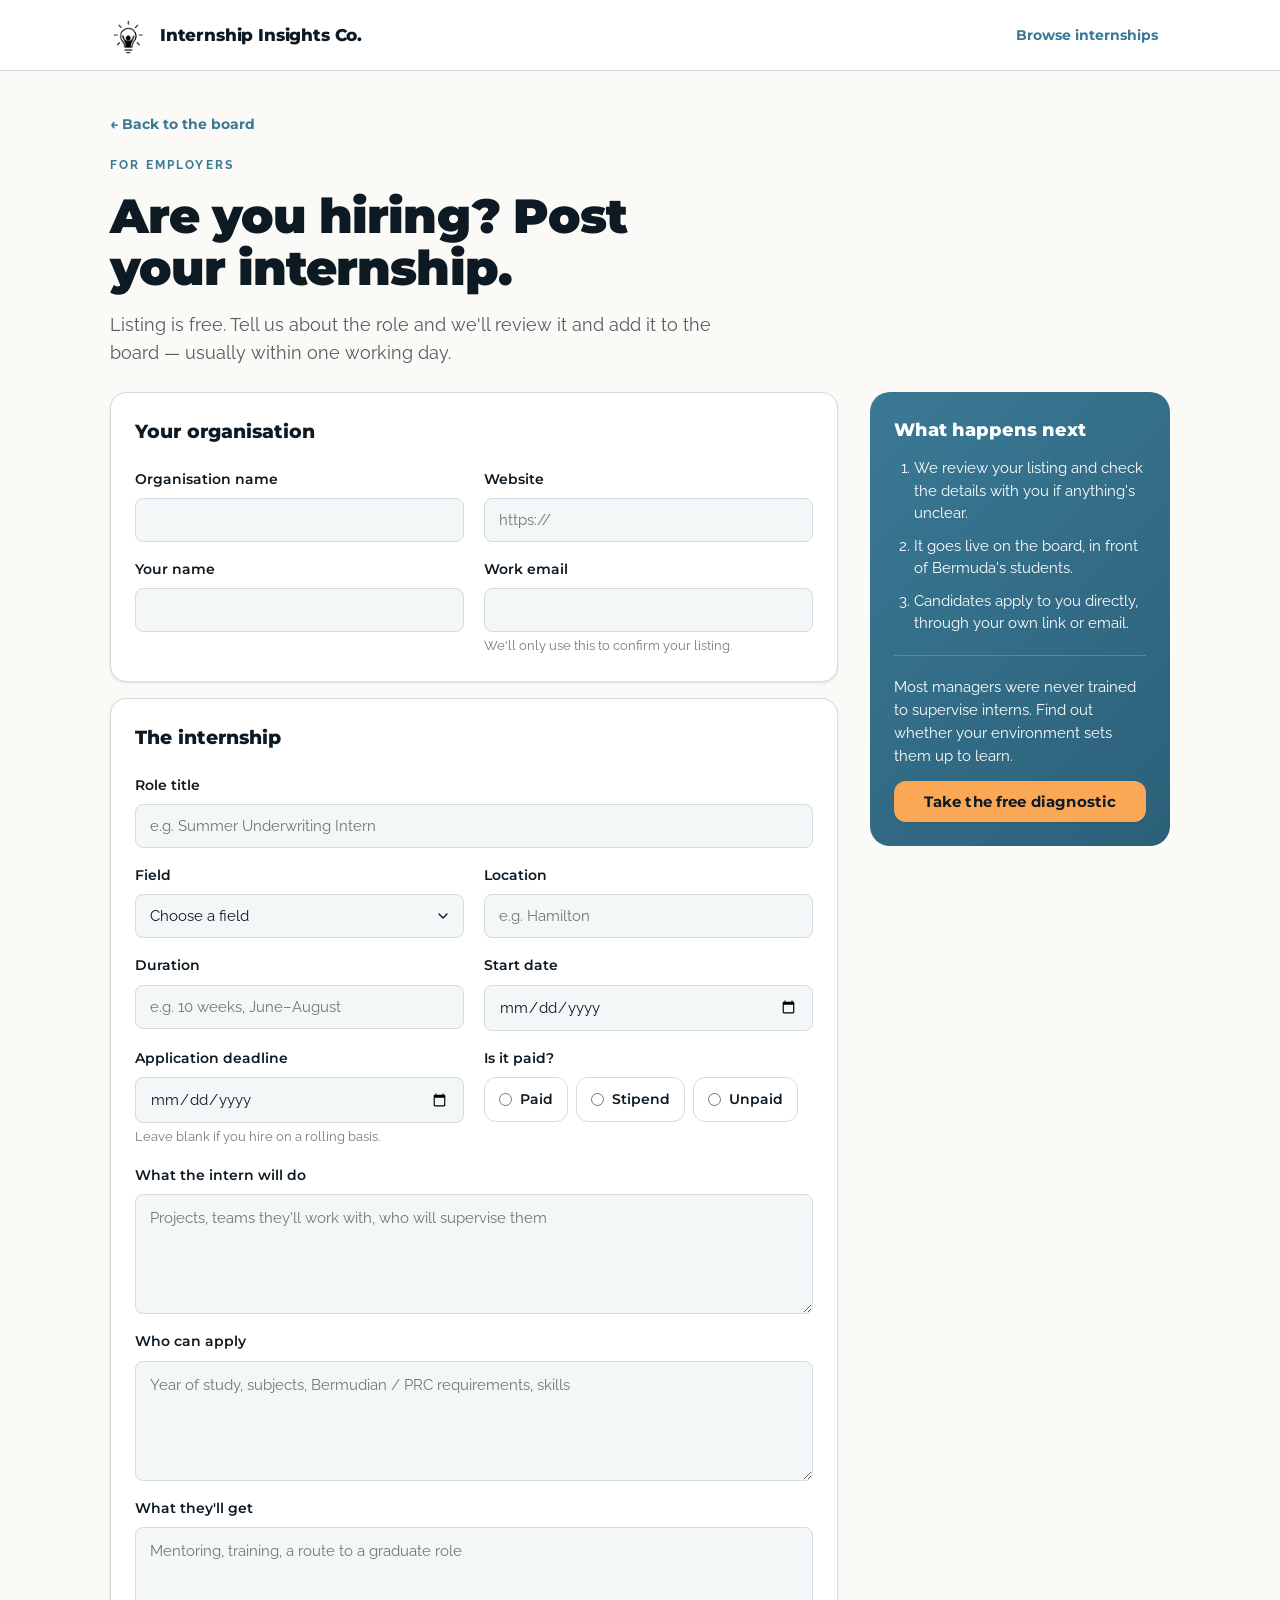
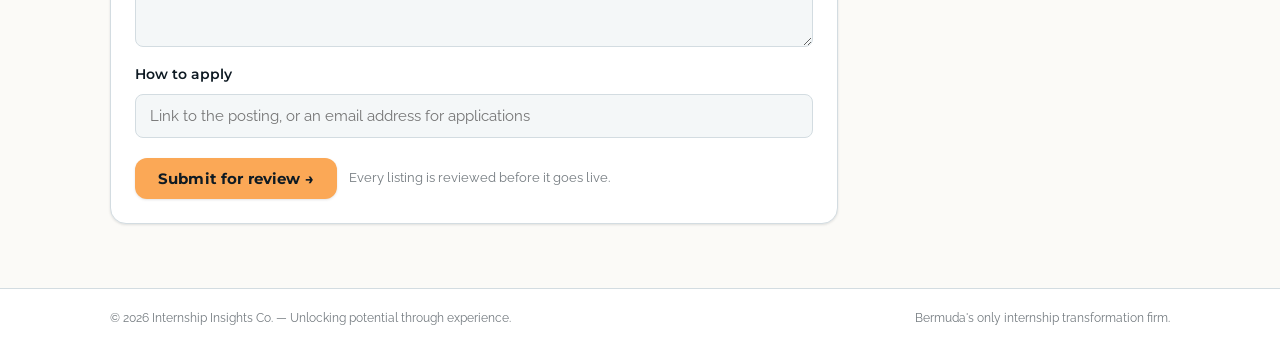
==== post.html @ 4620cf60 "Add logos, detail view, location/paid filters and employer form Brings over the prototype's best ide" ====
<!doctype html>
<html lang="en">
<head>
  <meta charset="utf-8">
  <meta name="viewport" content="width=device-width, initial-scale=1">
  <title>Post an internship | Bermuda Internship Board</title>
  <meta name="description" content="Post your Bermuda internship on the Internship Insights Co. board for free.">
  <link rel="icon" href="assets/favicon.ico">
  <link rel="preconnect" href="https://fonts.googleapis.com">
  <link rel="preconnect" href="https://fonts.gstatic.com" crossorigin>
  <link rel="stylesheet" href="https://fonts.googleapis.com/css2?family=Montserrat:wght@500;600;700;900&family=Raleway:wght@400;500;600;700&display=swap">
  <link rel="stylesheet" href="styles.css">
</head>
<body>
  <header class="site-header">
    <div class="wrap">
      <a class="brand" href="index.html">
        <img src="assets/logo-mark.png" alt="" width="38" height="38">
        <span>Internship Insights Co.</span>
      </a>
      <a class="header-link" href="index.html">Browse internships</a>
    </div>
  </header>

  <main>
    <section class="page-head">
      <div class="wrap">
        <a class="back" href="index.html">← Back to the board</a>
        <p class="eyebrow">For employers</p>
        <h1>Are you hiring? Post your internship.</h1>
        <p class="lede">Listing is free. Tell us about the role and we'll review it and add it to the board — usually within one working day.</p>
      </div>
    </section>

    <div class="wrap form-layout">
      <form name="post-internship" method="POST" action="/thanks.html" data-netlify="true" netlify-honeypot="company-fax">
        <input type="hidden" name="form-name" value="post-internship">
        <p class="hp"><label>Leave this empty <input name="company-fax" tabindex="-1" autocomplete="off"></label></p>

        <section class="form-card">
          <h2>Your organisation</h2>
          <div class="fields">
            <div class="field"><label for="f-company">Organisation name</label><input id="f-company" name="company" required autocomplete="organization"></div>
            <div class="field"><label for="f-website">Website</label><input id="f-website" name="website" type="url" placeholder="https://" required></div>
            <div class="field"><label for="f-contact">Your name</label><input id="f-contact" name="contact-name" required autocomplete="name"></div>
            <div class="field"><label for="f-email">Work email</label><input id="f-email" name="email" type="email" required autocomplete="email"><span class="hint">We'll only use this to confirm your listing.</span></div>
          </div>
        </section>

        <section class="form-card">
          <h2>The internship</h2>
          <div class="fields">
            <div class="field wide"><label for="f-title">Role title</label><input id="f-title" name="title" required placeholder="e.g. Summer Underwriting Intern"></div>
            <div class="field">
              <label for="f-field">Field</label>
              <select id="f-field" name="field" required>
                <option value="">Choose a field</option>
                <option>Accounting &amp; audit</option>
                <option>Banking &amp; finance</option>
                <option>Insurance &amp; reinsurance</option>
                <option>Law</option>
                <option>Technology</option>
                <option>Health</option>
                <option>Science &amp; environment</option>
                <option>Public service &amp; community</option>
                <option>Hospitality &amp; tourism</option>
                <option>Marketing &amp; media</option>
                <option>Other</option>
              </select>
            </div>
            <div class="field"><label for="f-location">Location</label><input id="f-location" name="location" required placeholder="e.g. Hamilton"></div>
            <div class="field"><label for="f-duration">Duration</label><input id="f-duration" name="duration" required placeholder="e.g. 10 weeks, June–August"></div>
            <div class="field"><label for="f-start">Start date</label><input id="f-start" name="start-date" type="date"></div>
            <div class="field"><label for="f-deadline">Application deadline</label><input id="f-deadline" name="deadline" type="date"><span class="hint">Leave blank if you hire on a rolling basis.</span></div>
            <div class="field">
              <span class="label" id="paid-label">Is it paid?</span>
              <div class="radio-row" role="radiogroup" aria-labelledby="paid-label">
                <label><input type="radio" name="paid" value="Paid" required> Paid</label>
                <label><input type="radio" name="paid" value="Stipend"> Stipend</label>
                <label><input type="radio" name="paid" value="Unpaid"> Unpaid</label>
              </div>
            </div>
            <div class="field wide"><label for="f-desc">What the intern will do</label><textarea id="f-desc" name="description" required placeholder="Projects, teams they'll work with, who will supervise them"></textarea></div>
            <div class="field wide"><label for="f-req">Who can apply</label><textarea id="f-req" name="requirements" placeholder="Year of study, subjects, Bermudian / PRC requirements, skills"></textarea></div>
            <div class="field wide"><label for="f-benefits">What they'll get</label><textarea id="f-benefits" name="benefits" placeholder="Mentoring, training, a route to a graduate role"></textarea></div>
            <div class="field wide"><label for="f-apply">How to apply</label><input id="f-apply" name="apply-link" required placeholder="Link to the posting, or an email address for applications"></div>
          </div>
          <div class="form-submit">
            <button class="btn btn-primary" type="submit">Submit for review →</button>
            <p>Every listing is reviewed before it goes live.</p>
          </div>
        </section>
      </form>

      <aside class="aside-card">
        <h2>What happens next</h2>
        <ol>
          <li>We review your listing and check the details with you if anything's unclear.</li>
          <li>It goes live on the board, in front of Bermuda's students.</li>
          <li>Candidates apply to you directly, through your own link or email.</li>
        </ol>
        <hr>
        <p>Most managers were never trained to supervise interns. Find out whether your environment sets them up to learn.</p>
        <a class="btn btn-primary" href="https://employers.internshipinsightsco.com/">Take the free diagnostic</a>
      </aside>
    </div>
  </main>

  <footer class="site-footer">
    <div class="wrap">
      <p>© 2026 Internship Insights Co. — Unlocking potential through experience.</p>
      <p>Bermuda's only internship transformation firm.</p>
    </div>
  </footer>
</body>
</html>
---- styles.css ----
/* Internship Insights Co. — Bermuda Internship Board
   Tokens copied from the Internship Insights Co. Design System. */

@font-face { font-family: "Montserrat"; font-weight: 800; font-display: swap; src: url("fonts/Montserrat-ExtraBold.ttf") format("truetype"); }
@font-face { font-family: "Raleway"; font-weight: 300; font-display: swap; src: url("fonts/Raleway-Light.ttf") format("truetype"); }

:root {
  --orange-50:#FFF5EA; --orange-100:#FFE6CC; --orange-200:#FBD2A4; --orange:#FBA856; --orange-600:#F08A25; --orange-700:#C96F12; --orange-900:#7A4810;
  --blue-50:#EEF5F9; --blue-100:#D6E7EF; --blue:#5499BB; --blue-700:#3A7995; --blue-800:#2C6079;
  --burnt-100:#FBE9DC; --burnt:#B54A14; --burnt-900:#7A2F0A;
  --ink:#0E1A23; --slate:#D3DCE1; --slate-50:#F4F7F8; --paper:#FBFAF7; --white:#FFFFFF;

  --text-primary:var(--ink); --text-secondary:rgba(14,26,35,.70); --text-muted:rgba(14,26,35,.58);
  --border:var(--slate); --border-strong:rgba(14,26,35,.18);
  --focus-ring:rgba(84,153,187,.40); --focus-ring-action:rgba(251,168,86,.55);

  --font-display:"Montserrat", ui-sans-serif, system-ui, -apple-system, sans-serif;
  --font-body:"Raleway", ui-sans-serif, system-ui, -apple-system, sans-serif;

  --space-1:4px; --space-2:8px; --space-3:12px; --space-4:16px; --space-5:20px; --space-6:24px; --space-8:32px; --space-10:40px; --space-12:48px; --space-16:64px;
  --radius-md:8px; --radius-lg:12px; --radius-xl:16px; --radius-2xl:20px; --radius-pill:9999px;

  --shadow-xs:0 1px 2px rgba(14,26,35,.05);
  --shadow-sm:0 1px 3px rgba(14,26,35,.08), 0 1px 2px rgba(14,26,35,.04);
  --shadow-md:0 4px 12px rgba(14,26,35,.08);
  --gradient-blue:linear-gradient(135deg, var(--blue) 0%, var(--blue-700) 100%);
  --ease:cubic-bezier(.4,0,.2,1); --dur-fast:150ms; --dur-base:250ms;
}

*, *::before, *::after { box-sizing: border-box; }
html { -webkit-text-size-adjust: 100%; }
body {
  margin: 0; background: var(--paper); color: var(--text-primary);
  font-family: var(--font-body); font-size: 16px; line-height: 1.6; font-weight: 400;
  display: flex; flex-direction: column; min-height: 100vh;
}
a { color: var(--blue-700); }
img { max-width: 100%; display: block; }
.wrap { max-width: 1100px; margin: 0 auto; padding: 0 var(--space-5); }
.visually-hidden { position:absolute; width:1px; height:1px; overflow:hidden; clip:rect(0 0 0 0); white-space:nowrap; }
:focus-visible { outline: none; box-shadow: 0 0 0 3px var(--focus-ring); border-radius: var(--radius-md); }

/* ---------- Header ---------- */
.site-header { background: var(--white); border-bottom: 1px solid var(--border); }
.site-header .wrap { display:flex; align-items:center; justify-content:space-between; gap: var(--space-4); padding-top: 16px; padding-bottom: 16px; }
.brand { display:flex; align-items:center; gap: 12px; text-decoration:none; color: var(--ink); }
.brand img { width: 38px; height: 38px; }
.brand span { font-family: var(--font-display); font-weight: 800; font-size: 17px; letter-spacing: -0.01em; }
.header-link { font-family: var(--font-display); font-weight: 700; font-size: 14px; color: var(--blue-700); text-decoration: none; padding: 8px 12px; border-radius: var(--radius-md); transition: background-color var(--dur-fast) var(--ease); }
.header-link:hover { background: var(--blue-50); }

/* ---------- Hero ---------- */
.hero { padding: var(--space-12) 0 var(--space-10); }
.hero .wrap { display:grid; grid-template-columns: minmax(0, 1.35fr) minmax(0, 1fr); gap: var(--space-10); align-items: start; }
.eyebrow { margin: 0 0 var(--space-4); font-family: var(--font-body); font-size: 12px; font-weight: 700; text-transform: uppercase; letter-spacing: .18em; color: var(--blue-700); }
.hero h1 { margin: 0; font-family: var(--font-display); font-weight: 900; font-size: clamp(36px, 5.4vw, 60px); line-height: 1.05; letter-spacing: -0.02em; max-width: 13ch; text-wrap: balance; }
.hero .lede { margin: var(--space-5) 0 0; font-size: 18px; line-height: 1.65; color: var(--text-secondary); max-width: 52ch; }
.hero-actions { display:flex; flex-wrap: wrap; gap: var(--space-3); margin-top: var(--space-6); }

.btn {
  display:inline-flex; align-items:center; justify-content:center; gap: 8px;
  font-family: var(--font-display); font-weight: 700; letter-spacing: .01em; line-height: 1;
  padding: 12px 22px; font-size: 15px; border-radius: var(--radius-lg); border: 1px solid transparent;
  text-decoration: none; cursor: pointer; box-shadow: var(--shadow-sm);
  transition: background-color var(--dur-fast) var(--ease), transform var(--dur-fast) var(--ease);
}
.btn:hover { transform: translateY(-1px); }
.btn-primary { background: var(--orange); color: var(--ink); }
.btn-primary:hover { background: var(--orange-600); }
.btn-primary:focus-visible { box-shadow: 0 0 0 3px var(--focus-ring-action); }
.btn-outline { background: var(--white); color: var(--ink); border-color: var(--border); box-shadow: none; }
.btn-outline:hover { background: var(--slate-50); }
.btn-sm { padding: 9px 16px; font-size: 14px; border-radius: var(--radius-md); }
.btn svg { width: 16px; height: 16px; }

/* Blue result panel — the signature surface */
.closing-panel { background: linear-gradient(135deg, var(--blue-700) 0%, var(--blue-800) 100%); color: var(--white); border-radius: var(--radius-2xl); padding: var(--space-6); box-shadow: var(--shadow-md); }
.closing-panel h2 { margin: 0; font-family: var(--font-display); font-weight: 800; font-size: 20px; letter-spacing: -0.01em; }
.closing-panel .panel-sub { margin: 4px 0 var(--space-4); font-size: 14px; color: rgba(255,255,255,.85); }
.closing-list { list-style: none; margin: 0; padding: 0; background: rgba(255,255,255,.1); border-radius: var(--radius-lg); }
.closing-list li + li { border-top: 1px solid rgba(255,255,255,.18); }
.closing-list a { display: grid; grid-template-columns: 64px 1fr; gap: var(--space-3); align-items: center; padding: 12px 14px; color: var(--white); text-decoration: none; border-radius: var(--radius-lg); }
.closing-list a:hover { background: rgba(255,255,255,.08); }
.closing-date { font-family: var(--font-display); font-weight: 800; font-size: 15px; line-height: 1.15; }
.closing-date small { display:block; font-family: var(--font-body); font-weight: 600; font-size: 11px; letter-spacing: .14em; text-transform: uppercase; opacity: .85; }
.closing-what { font-size: 14px; line-height: 1.4; }
.closing-what strong { display:block; font-family: var(--font-display); font-weight: 700; font-size: 14px; }
.panel-foot { display:flex; justify-content: space-between; gap: var(--space-3); flex-wrap: wrap; margin-top: var(--space-4); font-size: 13px; color: rgba(255,255,255,.85); }
.panel-foot b { color: var(--white); font-family: var(--font-display); font-weight: 800; }

/* ---------- Filters ---------- */
.filters { position: sticky; top: 0; z-index: 5; background: rgba(251,250,247,.95); backdrop-filter: blur(8px); -webkit-backdrop-filter: blur(8px); border-top: 1px solid var(--border); border-bottom: 1px solid var(--border); }
.filters .wrap { display:flex; flex-wrap: wrap; align-items: center; gap: var(--space-3) var(--space-4); padding-top: 14px; padding-bottom: 14px; }
.search { position: relative; flex: 1 1 260px; min-width: 0; }
.search svg { position:absolute; left: 14px; top: 50%; transform: translateY(-50%); width: 18px; height: 18px; color: var(--text-muted); pointer-events: none; }
.search input {
  width: 100%; padding: 12px 16px 12px 42px; font-family: var(--font-body); font-size: 15px; color: var(--ink);
  background: var(--white); border: 1px solid var(--border); border-radius: var(--radius-md); outline: none;
  transition: border-color var(--dur-fast) var(--ease), box-shadow var(--dur-fast) var(--ease);
}
.search input:focus { border-color: var(--orange); box-shadow: 0 0 0 3px var(--focus-ring-action); }
.search input::placeholder { color: var(--text-muted); }

.segmented { display: inline-flex; background: var(--white); border: 1px solid var(--border); border-radius: var(--radius-lg); padding: 3px; }
.segmented button {
  font-family: var(--font-display); font-weight: 700; font-size: 13px; color: var(--text-secondary);
  background: transparent; border: 0; border-radius: 9px; padding: 9px 14px; cursor: pointer; white-space: nowrap;
  transition: background-color var(--dur-fast) var(--ease), color var(--dur-fast) var(--ease);
}
.segmented button:hover { background: var(--blue-50); color: var(--ink); }
.segmented button[aria-pressed="true"] { background: var(--ink); color: var(--white); }
.segmented .count { font-weight: 600; opacity: .7; margin-left: 4px; }

.chips { display:flex; gap: var(--space-2); overflow-x: auto; scrollbar-width: none; width: 100%; padding-bottom: 2px; }
.chips::-webkit-scrollbar { display: none; }
.chip {
  flex: none; font-family: var(--font-display); font-weight: 700; font-size: 13px; color: var(--ink);
  background: var(--white); border: 1px solid var(--border); border-radius: var(--radius-pill); padding: 7px 14px; cursor: pointer;
  transition: background-color var(--dur-fast) var(--ease), border-color var(--dur-fast) var(--ease);
}
.chip:hover { background: var(--blue-50); }
.chip[aria-pressed="true"] { background: var(--orange); border-color: var(--orange); }

@media (min-width: 861px) { .chips { flex-wrap: wrap; overflow: visible; } }

/* ---------- Results ---------- */
main { flex: 1; }
.results { padding: var(--space-8) 0 var(--space-12); }
.results-head { display:flex; justify-content: space-between; align-items: baseline; gap: var(--space-4); flex-wrap: wrap; margin-bottom: var(--space-5); }
.results-head h2 { margin: 0; font-family: var(--font-display); font-weight: 800; font-size: 22px; letter-spacing: -0.01em; }
.results-head p { margin: 0; font-size: 14px; color: var(--text-muted); }

.group-title { margin: var(--space-8) 0 var(--space-4); font-family: var(--font-body); font-size: 12px; font-weight: 700; text-transform: uppercase; letter-spacing: .18em; color: var(--blue-700); }
.group-title:first-of-type { margin-top: 0; }
.grid { display:grid; grid-template-columns: repeat(2, minmax(0,1fr)); gap: var(--space-4); }

.job {
  display:flex; flex-direction: column; gap: var(--space-3);
  background: var(--white); border: 1px solid var(--border); border-radius: var(--radius-xl);
  box-shadow: var(--shadow-sm); padding: var(--space-6);
}
.job.is-upcoming { background: var(--white); }
.badges { display:flex; flex-wrap: wrap; gap: 6px; }
.badge { display:inline-flex; align-items:center; border-radius: var(--radius-pill); padding: 5px 12px; font-family: var(--font-display); font-size: 11px; font-weight: 700; text-transform: uppercase; letter-spacing: .14em; line-height: 1.2; }
.badge-open { background: var(--orange); color: var(--ink); }
.badge-upcoming { background: rgba(84,153,187,.15); color: var(--blue-800); }
.badge-new { background: var(--ink); color: var(--white); }
.badge-field { background: var(--slate-50); color: var(--text-secondary); }
.badge-urgent { background: var(--burnt-100); color: var(--burnt-900); }

.job-company { margin: 0; font-weight: 600; font-size: 14px; color: var(--text-secondary); }
.job h3 { margin: -6px 0 0; font-family: var(--font-display); font-weight: 800; font-size: 19px; line-height: 1.25; letter-spacing: -0.01em; }
.job-summary { margin: 0; font-size: 15px; line-height: 1.6; color: var(--text-secondary); }
.meta { list-style:none; margin: 0; padding: var(--space-3) 0 0; border-top: 1px solid var(--border); display:grid; gap: 6px; font-size: 14px; line-height: 1.45; }
.meta li { display:grid; grid-template-columns: 18px 1fr; gap: 10px; align-items: start; }
.meta svg { width: 16px; height: 16px; margin-top: 2px; color: var(--blue-700); }
.job-foot { margin-top: auto; padding-top: var(--space-3); display:flex; align-items:center; justify-content: space-between; gap: var(--space-3); flex-wrap: wrap; }
.job-date { font-family: var(--font-display); font-weight: 700; font-size: 14px; }
.job-date.is-soon { color: var(--burnt); }
.job-source { font-size: 12px; color: var(--text-muted); }

.empty { text-align:center; background: var(--white); border: 1px dashed var(--border-strong); border-radius: var(--radius-xl); padding: var(--space-10) var(--space-6); }
.empty h3 { margin: 0 0 6px; font-family: var(--font-display); font-weight: 800; font-size: 19px; }
.empty p { margin: 0 0 var(--space-4); color: var(--text-secondary); }

/* ---------- Audience band ---------- */
.band { border-top: 1px solid var(--border); background: var(--white); padding: var(--space-12) 0; }
.band .wrap > h2 { margin: 0 0 var(--space-6); font-family: var(--font-display); font-weight: 900; font-size: clamp(26px, 3.4vw, 36px); line-height: 1.1; letter-spacing: -0.02em; max-width: 22ch; }
.band-grid { display:grid; grid-template-columns: repeat(2, minmax(0,1fr)); gap: var(--space-4); }
.band-card { border: 1px solid var(--border); border-radius: var(--radius-xl); padding: var(--space-6); background: var(--paper); display:flex; flex-direction: column; gap: var(--space-3); align-items: flex-start; }
.band-card h3 { margin: 0; font-family: var(--font-display); font-weight: 800; font-size: 20px; letter-spacing: -0.01em; }
.band-card p { margin: 0; color: var(--text-secondary); }
.band-card .btn { margin-top: auto; }

/* ---------- Footer ---------- */
.site-footer { border-top: 1px solid var(--border); background: var(--white); }
.site-footer .wrap { display:flex; flex-wrap: wrap; gap: 8px var(--space-6); justify-content: space-between; padding-top: 20px; padding-bottom: 20px; font-size: 12px; color: var(--text-muted); }
.site-footer p { margin: 0; }

/* ---------- Responsive ---------- */
@media (max-width: 860px) {
  .hero { padding: var(--space-8) 0; }
  .hero .wrap { grid-template-columns: 1fr; gap: var(--space-8); }
  .grid, .band-grid { grid-template-columns: 1fr; }
}
@media (max-width: 560px) {
  .wrap { padding: 0 var(--space-4); }
  .brand span { font-size: 15px; }
  .header-link { display: none; }
  .segmented { width: 100%; }
  .segmented button { flex: 1; padding: 9px 8px; }
  .job { padding: var(--space-5); }
}
@media (prefers-reduced-motion: reduce) {
  * { transition: none !important; }
  .btn:hover { transform: none; }
}

/* ---------- Additions: avatars, extra filters, detail dialog, employer form ---------- */
.filter-row { display:flex; flex-wrap: wrap; gap: var(--space-3); align-items: center; }
.select {
  appearance: none; -webkit-appearance: none; font-family: var(--font-display); font-weight: 700; font-size: 13px; color: var(--ink);
  background: var(--white) url("data:image/svg+xml,%3Csvg xmlns='http://www.w3.org/2000/svg' width='16' height='16' viewBox='0 0 24 24' fill='none' stroke='%230E1A23' stroke-width='2' stroke-linecap='round' stroke-linejoin='round'%3E%3Cpath d='m6 9 6 6 6-6'/%3E%3C/svg%3E") no-repeat right 10px center;
  border: 1px solid var(--border); border-radius: var(--radius-lg); padding: 10px 34px 10px 14px; cursor: pointer;
}
.select:focus { outline: none; border-color: var(--blue); box-shadow: 0 0 0 3px var(--focus-ring); }
.toggle { display:inline-flex; align-items:center; gap: 8px; font-family: var(--font-display); font-weight: 700; font-size: 13px; cursor: pointer; user-select: none; padding: 6px 4px; }
.toggle input { appearance: none; -webkit-appearance: none; width: 36px; height: 20px; border-radius: 999px; background: var(--slate); position: relative; cursor: pointer; transition: background-color var(--dur-fast) var(--ease); margin: 0; }
.toggle input::after { content:""; position:absolute; top: 2px; left: 2px; width: 16px; height: 16px; border-radius: 50%; background: var(--white); box-shadow: var(--shadow-xs); transition: transform var(--dur-fast) var(--ease); }
.toggle input:checked { background: var(--orange); }
.toggle input:checked::after { transform: translateX(16px); }
.toggle input:focus-visible { box-shadow: 0 0 0 3px var(--focus-ring-action); }

.job-top { display:flex; gap: var(--space-3); align-items: center; }
.avatar { flex: none; width: 44px; height: 44px; border-radius: var(--radius-lg); display:grid; place-items:center; font-family: var(--font-display); font-weight: 800; font-size: 15px; letter-spacing: -0.01em; }
.av-0 { background: var(--blue-50); color: var(--blue-800); }
.av-1 { background: var(--orange-50); color: var(--orange-900); }
.av-2 { background: var(--slate-50); color: var(--ink); }
.av-3 { background: var(--ink); color: var(--white); }
.job-top .job-company { line-height: 1.35; }
.job h3 a { color: inherit; text-decoration: none; }
.job h3 a::after { content: ""; position: absolute; inset: 0; border-radius: var(--radius-xl); }
.job { position: relative; transition: border-color var(--dur-fast) var(--ease), box-shadow var(--dur-fast) var(--ease); }
.job:hover { border-color: var(--border-strong); box-shadow: var(--shadow-md); }
.job:has(h3 a:focus-visible) { box-shadow: 0 0 0 3px var(--focus-ring); }
.job h3 a:focus-visible { box-shadow: none; }
.job-foot a, .job-foot button { position: relative; z-index: 1; }
.link-btn { font-family: var(--font-display); font-weight: 700; font-size: 14px; color: var(--blue-700); background: none; border: 0; padding: 9px 4px; cursor: pointer; }
.link-btn:hover { text-decoration: underline; }
.foot-actions { display:flex; align-items:center; gap: var(--space-2); }

/* Detail dialog */
dialog.detail { width: min(720px, calc(100vw - 32px)); max-height: calc(100vh - 48px); padding: 0; border: 0; border-radius: var(--radius-2xl); box-shadow: 0 24px 60px rgba(14,26,35,.28); background: var(--white); color: var(--ink); }
dialog.detail::backdrop { background: rgba(14,26,35,.55); }
dialog.detail[open] { animation: rise var(--dur-base) var(--ease); }
@keyframes rise { from { opacity: 0; transform: translateY(12px); } to { opacity: 1; transform: none; } }
.detail-head { background: linear-gradient(135deg, var(--blue-700) 0%, var(--blue-800) 100%); color: var(--white); padding: var(--space-6) var(--space-6) var(--space-5); position: relative; }
.detail-head .avatar { background: rgba(255,255,255,.14); color: var(--white); }
.detail-head .co { margin: var(--space-3) 0 2px; font-weight: 600; font-size: 14px; color: rgba(255,255,255,.88); }
.detail-head h2 { margin: 0; font-family: var(--font-display); font-weight: 800; font-size: clamp(22px, 3vw, 28px); line-height: 1.2; letter-spacing: -0.01em; padding-right: 40px; }
.detail-head .badges { margin-top: var(--space-4); }
.detail-head .badge-field { background: rgba(255,255,255,.14); color: var(--white); }
.detail-head .badge-upcoming { background: rgba(255,255,255,.92); color: var(--blue-800); }
.close { position:absolute; top: 16px; right: 16px; width: 36px; height: 36px; border-radius: var(--radius-pill); border: 0; background: rgba(255,255,255,.14); color: var(--white); display:grid; place-items:center; cursor: pointer; }
.close:hover { background: rgba(255,255,255,.24); }
.close svg { width: 18px; height: 18px; }
.detail-body { padding: var(--space-6); display:grid; gap: var(--space-6); }
.detail-body p { margin: 0; }
.detail-body .summary { font-size: 17px; line-height: 1.65; color: var(--text-secondary); }
.facts { display:grid; grid-template-columns: repeat(2, minmax(0,1fr)); gap: var(--space-3); margin: 0; }
.fact { background: var(--paper); border: 1px solid var(--border); border-radius: var(--radius-lg); padding: 12px 14px; }
.fact dt { font-size: 11px; font-weight: 700; text-transform: uppercase; letter-spacing: .16em; color: var(--blue-700); margin-bottom: 4px; }
.fact dd { margin: 0; font-family: var(--font-display); font-weight: 700; font-size: 15px; line-height: 1.35; }
.fact.wide { grid-column: 1 / -1; }
.fact.wide dd { font-family: var(--font-body); font-weight: 600; }
.timeline { list-style: none; margin: 0; padding: 0; display:grid; grid-template-columns: repeat(3, minmax(0,1fr)); border: 1px solid var(--border); border-radius: var(--radius-lg); overflow: hidden; }
.timeline li { padding: 12px 14px; background: var(--white); }
.timeline li + li { border-left: 1px solid var(--border); }
.timeline li.now { background: var(--orange-50); }
.timeline small { display:block; font-size: 11px; font-weight: 700; text-transform: uppercase; letter-spacing: .16em; color: var(--text-muted); }
.timeline b { font-family: var(--font-display); font-weight: 800; font-size: 15px; }
.detail-section h3 { margin: 0 0 var(--space-2); font-family: var(--font-display); font-weight: 800; font-size: 16px; }
.prep { background: var(--blue-50); border-radius: var(--radius-lg); padding: var(--space-4) var(--space-5); }
.prep p { font-size: 15px; color: var(--blue-800); }
.prep a { font-weight: 700; }
.detail-actions { display:flex; flex-wrap: wrap; gap: var(--space-3); align-items: center; justify-content: space-between; border-top: 1px solid var(--border); padding: var(--space-4) var(--space-6); background: var(--white); position: sticky; bottom: 0; }
.detail-actions .src { font-size: 13px; color: var(--text-muted); }
.btn-ghost { background: transparent; color: var(--blue-700); box-shadow: none; }
.btn-ghost:hover { background: var(--blue-50); }

/* Employer form page */
.page-head { padding: var(--space-10) 0 var(--space-6); }
.page-head h1 { margin: 0; font-family: var(--font-display); font-weight: 900; font-size: clamp(32px, 4.6vw, 48px); line-height: 1.08; letter-spacing: -0.02em; max-width: 18ch; }
.page-head .lede { margin: var(--space-4) 0 0; font-size: 18px; color: var(--text-secondary); max-width: 58ch; }
.back { display:inline-flex; align-items:center; gap: 6px; margin-bottom: var(--space-5); font-family: var(--font-display); font-weight: 700; font-size: 14px; color: var(--blue-700); text-decoration: none; }
.back:hover { text-decoration: underline; }
.form-layout { display:grid; grid-template-columns: minmax(0, 1fr) 300px; gap: var(--space-8); align-items: start; padding-bottom: var(--space-16); }
.form-card { background: var(--white); border: 1px solid var(--border); border-radius: var(--radius-xl); box-shadow: var(--shadow-sm); padding: var(--space-6); }
.form-card + .form-card { margin-top: var(--space-4); }
.form-card h2 { margin: 0 0 var(--space-5); font-family: var(--font-display); font-weight: 800; font-size: 19px; }
.fields { display:grid; grid-template-columns: repeat(2, minmax(0,1fr)); gap: var(--space-4) var(--space-5); }
.field { display:flex; flex-direction: column; gap: 8px; }
.field.wide { grid-column: 1 / -1; }
.field label, .field .label { font-family: var(--font-display); font-weight: 600; font-size: 14px; }
.field .hint { font-size: 13px; color: var(--text-muted); margin-top: -4px; }
.field input, .field select, .field textarea {
  width: 100%; padding: 12px 14px; font-family: var(--font-body); font-size: 15px; color: var(--ink);
  background: var(--slate-50); border: 1px solid var(--border); border-radius: var(--radius-md); outline: none;
  transition: border-color var(--dur-fast) var(--ease), box-shadow var(--dur-fast) var(--ease), background-color var(--dur-fast) var(--ease);
}
.field select { appearance: none; -webkit-appearance: none; background-image: url("data:image/svg+xml,%3Csvg xmlns='http://www.w3.org/2000/svg' width='16' height='16' viewBox='0 0 24 24' fill='none' stroke='%230E1A23' stroke-width='2' stroke-linecap='round' stroke-linejoin='round'%3E%3Cpath d='m6 9 6 6 6-6'/%3E%3C/svg%3E"); background-repeat: no-repeat; background-position: right 12px center; padding-right: 36px; }
.field textarea { min-height: 120px; resize: vertical; line-height: 1.55; }
.field input:focus, .field select:focus, .field textarea:focus { background: var(--white); border-color: var(--orange); box-shadow: 0 0 0 3px var(--focus-ring-action); }
.radio-row { display:flex; gap: var(--space-2); flex-wrap: wrap; }
.radio-row label { display:inline-flex; align-items:center; gap: 8px; border: 1px solid var(--border); background: var(--white); border-radius: var(--radius-lg); padding: 10px 14px; cursor: pointer; font-family: var(--font-display); font-weight: 600; font-size: 14px; }
.radio-row label:has(input:checked) { background: var(--orange-50); border-color: var(--orange); }
.radio-row input { accent-color: var(--orange-700); margin: 0; }
.form-submit { display:flex; flex-wrap: wrap; gap: var(--space-3); align-items: center; margin-top: var(--space-5); }
.form-submit p { margin: 0; font-size: 13px; color: var(--text-muted); }
.hp { position:absolute; left:-9999px; }
.aside-card { position: sticky; top: var(--space-6); background: linear-gradient(135deg, var(--blue-700) 0%, var(--blue-800) 100%); color: var(--white); border-radius: var(--radius-2xl); padding: var(--space-6); }
.aside-card h2 { margin: 0 0 var(--space-3); font-family: var(--font-display); font-weight: 800; font-size: 18px; }
.aside-card ol { margin: 0; padding-left: 20px; display:grid; gap: 10px; font-size: 15px; line-height: 1.5; }
.aside-card hr { border: 0; border-top: 1px solid rgba(255,255,255,.2); margin: var(--space-5) 0; }
.aside-card p { margin: 0 0 var(--space-3); font-size: 15px; line-height: 1.55; }
.aside-card a.btn { width: 100%; }
.thanks { max-width: 640px; margin: var(--space-16) auto; text-align: left; }

@media (max-width: 860px) {
  .form-layout { grid-template-columns: 1fr; }
  .aside-card { position: static; }
}
@media (max-width: 560px) {
  .fields, .facts { grid-template-columns: 1fr; }
  .timeline { grid-template-columns: 1fr; }
  .timeline li + li { border-left: 0; border-top: 1px solid var(--border); }
  .detail-head, .detail-body { padding: var(--space-5); }
  .detail-actions { padding: var(--space-4) var(--space-5); }
  .filter-row { width: 100%; }
  .filter-row .select { flex: 1; }
}

/* Logo avatars: monogram underneath, employer icon on top once it loads */
.avatar { position: relative; overflow: hidden; }
.avatar img { position: absolute; inset: 0; margin: auto; width: 28px; height: 28px; object-fit: contain; opacity: 0; transition: opacity var(--dur-base) var(--ease); }
.avatar.has-logo { background: var(--white); border: 1px solid var(--border); }
.avatar.has-logo img { opacity: 1; }
.avatar.has-logo .initials { visibility: hidden; }
.detail-head .avatar { width: 52px; height: 52px; }
.detail-head .avatar img { width: 32px; height: 32px; }
.detail-head .avatar.has-logo { background: var(--white); border-color: transparent; }
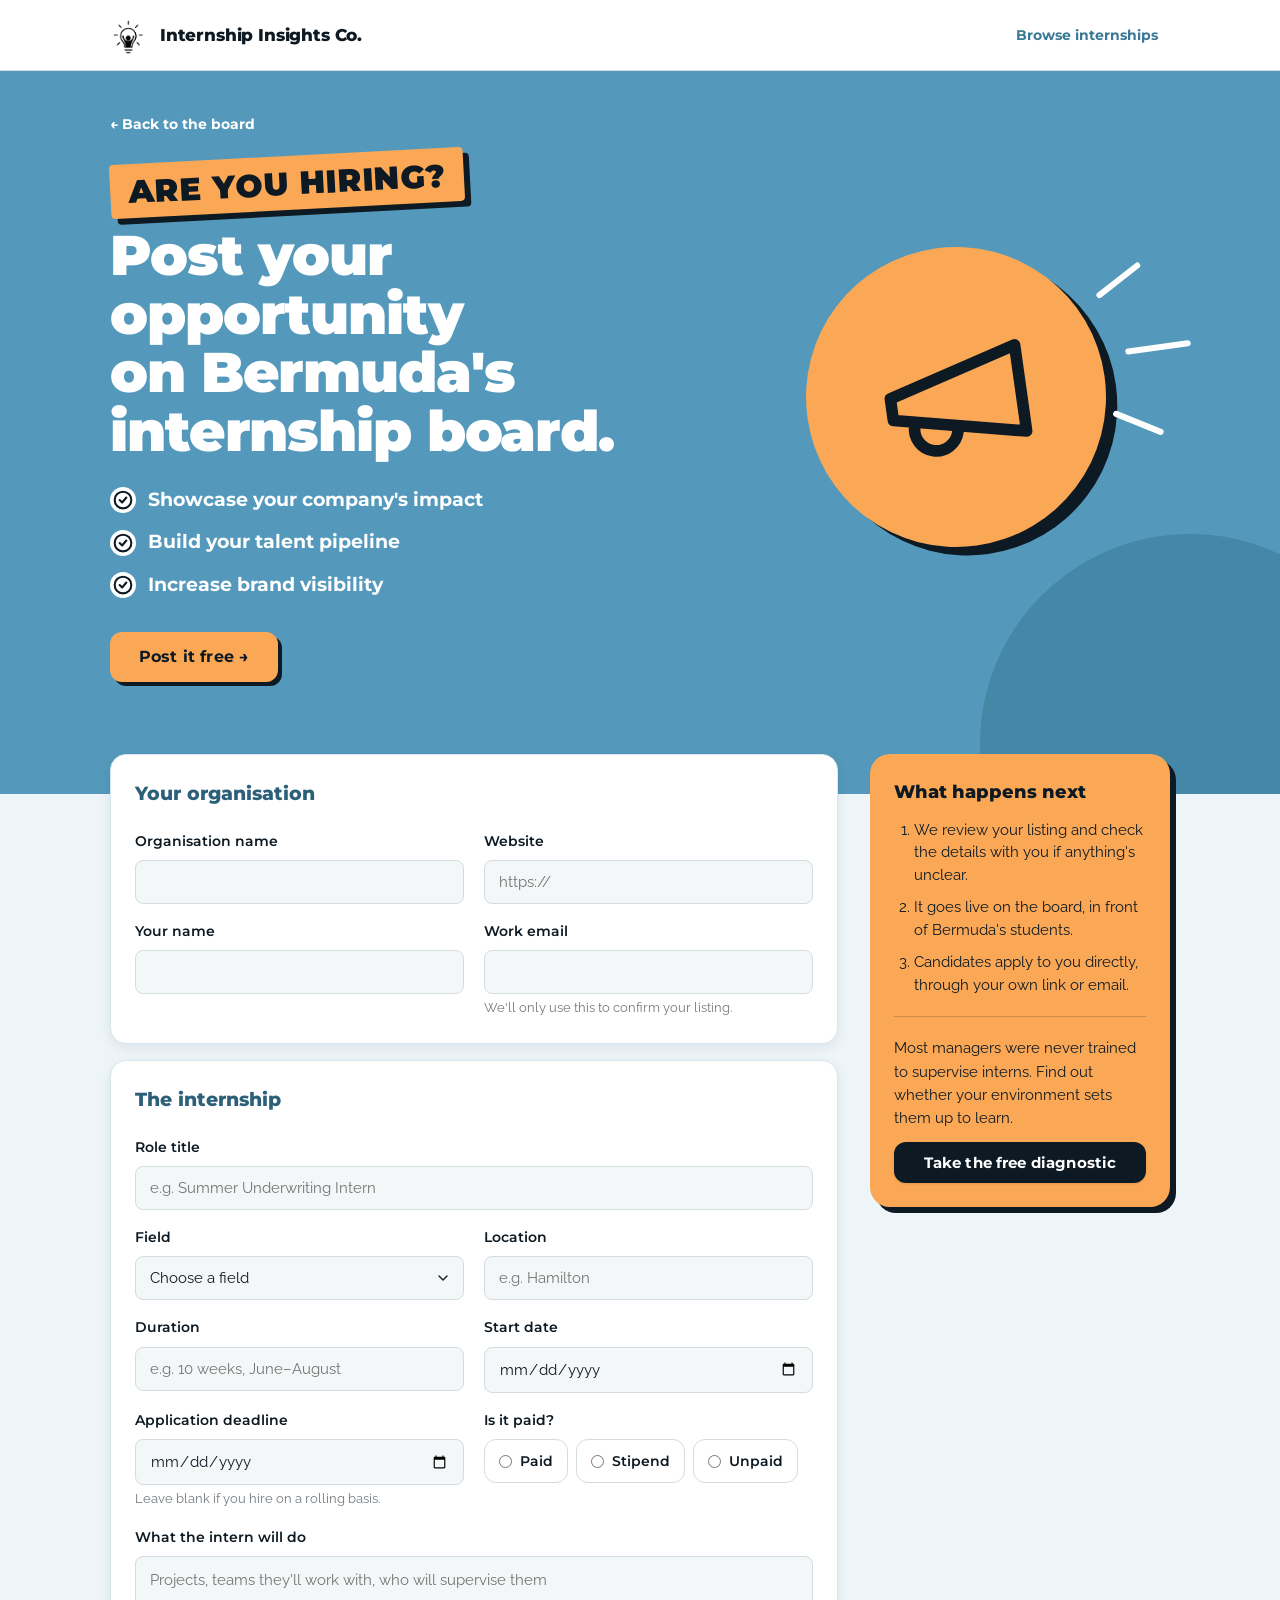
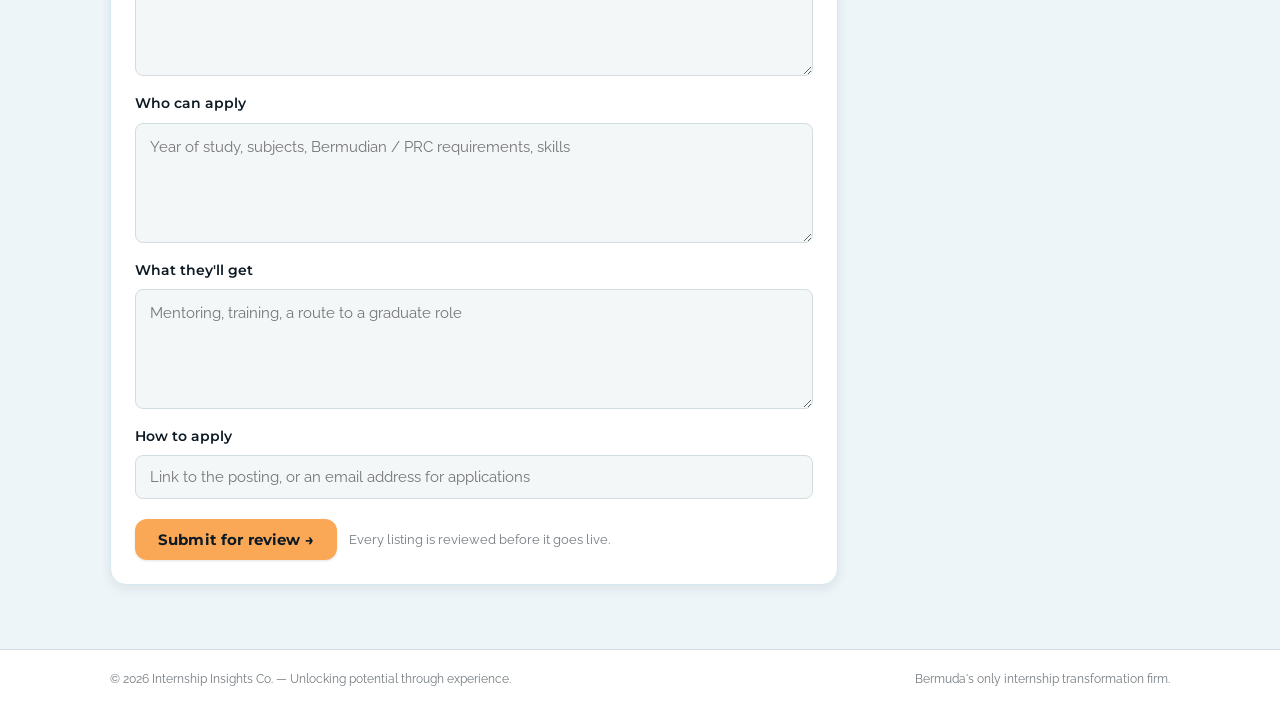
==== commit 70921c65: "Give the employer side a blue, poster-style look Post an internship page and the board's hiring card" ====
--- a/post.html
+++ b/post.html
@@ -11,7 +11,7 @@
   <link rel="stylesheet" href="https://fonts.googleapis.com/css2?family=Montserrat:wght@500;600;700;900&family=Raleway:wght@400;500;600;700&display=swap">
   <link rel="stylesheet" href="styles.css">
 </head>
-<body>
+<body class="employer">
   <header class="site-header">
     <div class="wrap">
       <a class="brand" href="index.html">
@@ -23,17 +23,28 @@
   </header>
 
   <main>
-    <section class="page-head">
-      <div class="wrap">
-        <a class="back" href="index.html">← Back to the board</a>
-        <p class="eyebrow">For employers</p>
-        <h1>Are you hiring? Post your internship.</h1>
-        <p class="lede">Listing is free. Tell us about the role and we'll review it and add it to the board — usually within one working day.</p>
+    <section class="hire-hero">
+      <div class="wrap hire-grid">
+        <div>
+          <a class="back" href="index.html">← Back to the board</a>
+          <p class="hire-tag"><span>Are you hiring?</span></p>
+          <h1>Post your opportunity on Bermuda's internship board.</h1>
+          <ul class="hire-list">
+            <li><svg viewBox="0 0 24 24" fill="none" stroke="currentColor" stroke-width="2.5" stroke-linecap="round" stroke-linejoin="round" aria-hidden="true"><circle cx="12" cy="12" r="10"/><path d="m8 12 3 3 5-6"/></svg>Showcase your company's impact</li>
+            <li><svg viewBox="0 0 24 24" fill="none" stroke="currentColor" stroke-width="2.5" stroke-linecap="round" stroke-linejoin="round" aria-hidden="true"><circle cx="12" cy="12" r="10"/><path d="m8 12 3 3 5-6"/></svg>Build your talent pipeline</li>
+            <li><svg viewBox="0 0 24 24" fill="none" stroke="currentColor" stroke-width="2.5" stroke-linecap="round" stroke-linejoin="round" aria-hidden="true"><circle cx="12" cy="12" r="10"/><path d="m8 12 3 3 5-6"/></svg>Increase brand visibility</li>
+          </ul>
+          <a class="btn btn-primary btn-lg" href="#post-form">Post it free →</a>
+        </div>
+        <div class="megaphone" aria-hidden="true">
+          <svg viewBox="0 0 24 24" fill="none" stroke="currentColor" stroke-width="1.6" stroke-linecap="round" stroke-linejoin="round"><path d="m3 11 18-5v12L3 14v-3z"/><path d="M11.6 16.8a3 3 0 1 1-5.8-1.6"/></svg>
+          <span class="burst b1"></span><span class="burst b2"></span><span class="burst b3"></span>
+        </div>
       </div>
     </section>
 
     <div class="wrap form-layout">
-      <form name="post-internship" method="POST" action="/thanks.html" data-netlify="true" netlify-honeypot="company-fax">
+      <form id="post-form" name="post-internship" method="POST" action="/thanks.html" data-netlify="true" netlify-honeypot="company-fax">
         <input type="hidden" name="form-name" value="post-internship">
         <p class="hp"><label>Leave this empty <input name="company-fax" tabindex="-1" autocomplete="off"></label></p>
 
--- a/styles.css
+++ b/styles.css
@@ -329,3 +329,53 @@
 .detail-head .avatar { width: 52px; height: 52px; }
 .detail-head .avatar img { width: 32px; height: 32px; }
 .detail-head .avatar.has-logo { background: var(--white); border-color: transparent; }
+
+/* ---------- Employer side: blue base, poster energy ---------- */
+body.employer { background: var(--blue-50); }
+.hire-hero { background: var(--blue); color: var(--white); padding: var(--space-10) 0 calc(var(--space-16) + var(--space-12)); position: relative; overflow: hidden; }
+.hire-hero::after { content: ""; position: absolute; right: -120px; bottom: -160px; width: 420px; height: 420px; border-radius: 50%; background: var(--blue-700); opacity: .55; }
+.hire-grid { display: grid; grid-template-columns: minmax(0, 1.4fr) minmax(0, 1fr); gap: var(--space-8); align-items: center; position: relative; z-index: 1; }
+.hire-hero .back { color: var(--white); }
+.hire-tag { margin: 0 0 var(--space-4); }
+.hire-tag span { display: inline-block; background: var(--orange); color: var(--ink); font-family: var(--font-display); font-weight: 900; text-transform: uppercase; letter-spacing: .02em; font-size: clamp(22px, 3vw, 32px); line-height: 1; padding: 12px 18px 10px; transform: rotate(-3deg); box-shadow: 6px 6px 0 var(--ink); border-radius: 4px; }
+.hire-tag-sm span { font-size: 16px; padding: 8px 12px 6px; box-shadow: 4px 4px 0 var(--ink); }
+.hire-hero h1 { margin: var(--space-2) 0 var(--space-6); font-family: var(--font-display); font-weight: 900; font-size: clamp(34px, 5vw, 56px); line-height: 1.05; letter-spacing: -0.02em; max-width: 15ch; text-wrap: balance; }
+.hire-list { list-style: none; margin: 0 0 var(--space-8); padding: 0; display: grid; gap: 12px; }
+.hire-list li { display: flex; align-items: center; gap: 12px; font-family: var(--font-display); font-weight: 700; font-size: 19px; }
+.hire-list svg { flex: none; width: 26px; height: 26px; color: var(--ink); background: var(--white); border-radius: 50%; padding: 3px; }
+.btn-lg { padding: 16px 28px; font-size: 16px; }
+.hire-hero .btn-primary { box-shadow: 4px 4px 0 var(--ink); }
+.hire-hero .btn-primary:hover { transform: translate(-1px, -1px); box-shadow: 5px 5px 0 var(--ink); }
+.megaphone { position: relative; justify-self: center; width: min(300px, 70vw); aspect-ratio: 1; border-radius: 50%; background: var(--orange); color: var(--ink); display: grid; place-items: center; box-shadow: 10px 10px 0 var(--ink); transform: rotate(-8deg); }
+.megaphone svg { width: 58%; height: 58%; }
+.megaphone .burst { position: absolute; height: 6px; border-radius: 6px; background: var(--white); }
+.megaphone .b1 { width: 54px; top: 18%; right: -18%; transform: rotate(-30deg); }
+.megaphone .b2 { width: 66px; top: 42%; right: -30%; }
+.megaphone .b3 { width: 54px; top: 66%; right: -18%; transform: rotate(30deg); }
+@media (prefers-reduced-motion: no-preference) {
+  .megaphone { animation: wiggle 1.2s var(--ease) .4s 1 both; }
+  @keyframes wiggle { 0% { transform: rotate(-8deg) scale(.9); opacity: 0; } 60% { transform: rotate(-2deg) scale(1.03); opacity: 1; } 100% { transform: rotate(-8deg) scale(1); } }
+}
+body.employer .form-layout { margin-top: calc(-1 * var(--space-10)); position: relative; z-index: 2; }
+body.employer .form-card { border-color: var(--blue-100); box-shadow: var(--shadow-md); }
+body.employer .form-card h2 { color: var(--blue-800); }
+body.employer .field input:focus, body.employer .field select:focus, body.employer .field textarea:focus { border-color: var(--blue); box-shadow: 0 0 0 3px var(--focus-ring); }
+body.employer .aside-card { background: var(--orange); color: var(--ink); box-shadow: 6px 6px 0 var(--ink); }
+body.employer .aside-card hr { border-top-color: rgba(14,26,35,.2); }
+body.employer .aside-card .btn-primary { background: var(--ink); color: var(--white); }
+body.employer .aside-card .btn-primary:hover { background: var(--blue-800); }
+body.employer .site-footer { background: var(--white); }
+
+/* "Are you hiring?" card on the board */
+.band-card.band-hire { background: var(--blue-700); border-color: var(--blue-700); color: var(--white); }
+.band-card.band-hire p:not(.hire-tag) { color: var(--white); font-weight: 600; }
+.band-card.band-hire .btn-primary { box-shadow: 4px 4px 0 var(--ink); }
+
+@media (max-width: 860px) {
+  .hire-grid { grid-template-columns: 1fr; }
+  .megaphone { width: 180px; justify-self: start; margin-left: var(--space-4); order: -1; }
+}
+@media (max-width: 560px) {
+  .megaphone { display: none; }
+  .hire-list li { font-size: 17px; }
+}
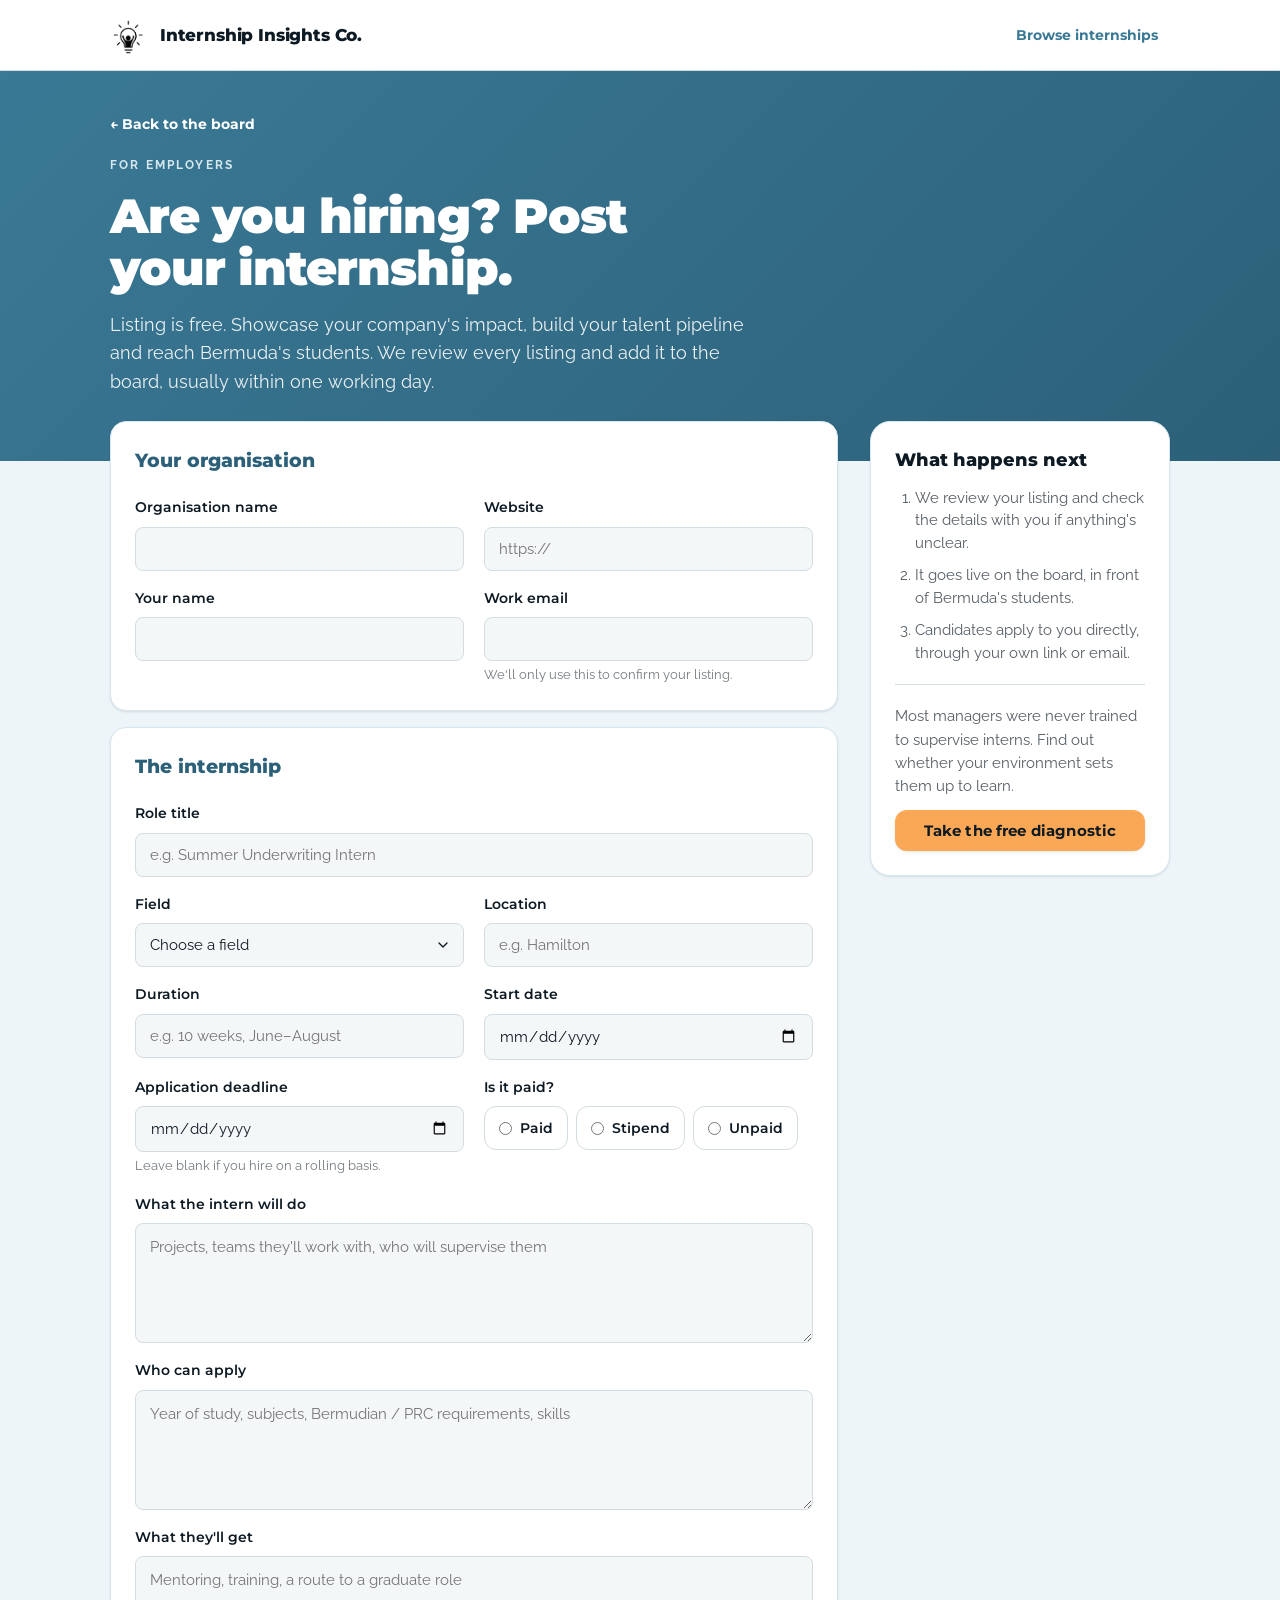
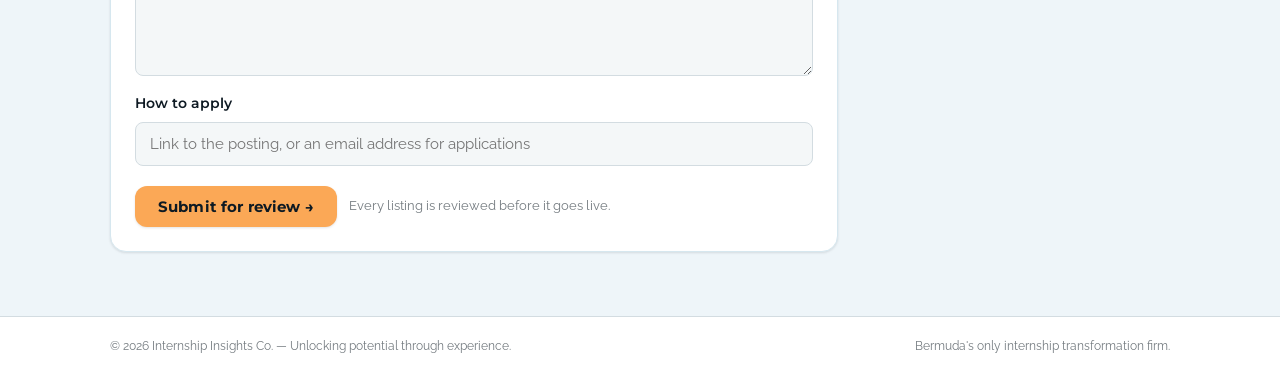
==== commit 3ba0cfc3: "Return employer page to the original layout on a blue base Drops the poster-style tag, megaphone and" ====
--- a/post.html
+++ b/post.html
@@ -23,23 +23,12 @@
   </header>
 
   <main>
-    <section class="hire-hero">
-      <div class="wrap hire-grid">
-        <div>
-          <a class="back" href="index.html">← Back to the board</a>
-          <p class="hire-tag"><span>Are you hiring?</span></p>
-          <h1>Post your opportunity on Bermuda's internship board.</h1>
-          <ul class="hire-list">
-            <li><svg viewBox="0 0 24 24" fill="none" stroke="currentColor" stroke-width="2.5" stroke-linecap="round" stroke-linejoin="round" aria-hidden="true"><circle cx="12" cy="12" r="10"/><path d="m8 12 3 3 5-6"/></svg>Showcase your company's impact</li>
-            <li><svg viewBox="0 0 24 24" fill="none" stroke="currentColor" stroke-width="2.5" stroke-linecap="round" stroke-linejoin="round" aria-hidden="true"><circle cx="12" cy="12" r="10"/><path d="m8 12 3 3 5-6"/></svg>Build your talent pipeline</li>
-            <li><svg viewBox="0 0 24 24" fill="none" stroke="currentColor" stroke-width="2.5" stroke-linecap="round" stroke-linejoin="round" aria-hidden="true"><circle cx="12" cy="12" r="10"/><path d="m8 12 3 3 5-6"/></svg>Increase brand visibility</li>
-          </ul>
-          <a class="btn btn-primary btn-lg" href="#post-form">Post it free →</a>
-        </div>
-        <div class="megaphone" aria-hidden="true">
-          <svg viewBox="0 0 24 24" fill="none" stroke="currentColor" stroke-width="1.6" stroke-linecap="round" stroke-linejoin="round"><path d="m3 11 18-5v12L3 14v-3z"/><path d="M11.6 16.8a3 3 0 1 1-5.8-1.6"/></svg>
-          <span class="burst b1"></span><span class="burst b2"></span><span class="burst b3"></span>
-        </div>
+    <section class="page-head hire-head">
+      <div class="wrap">
+        <a class="back" href="index.html">← Back to the board</a>
+        <p class="eyebrow">For employers</p>
+        <h1>Are you hiring? Post your internship.</h1>
+        <p class="lede">Listing is free. Showcase your company's impact, build your talent pipeline and reach Bermuda's students. We review every listing and add it to the board, usually within one working day.</p>
       </div>
     </section>
 
--- a/styles.css
+++ b/styles.css
@@ -330,52 +330,19 @@
 .detail-head .avatar img { width: 32px; height: 32px; }
 .detail-head .avatar.has-logo { background: var(--white); border-color: transparent; }
 
-/* ---------- Employer side: blue base, poster energy ---------- */
+/* ---------- Employer side: same design, blue base ---------- */
 body.employer { background: var(--blue-50); }
-.hire-hero { background: var(--blue); color: var(--white); padding: var(--space-10) 0 calc(var(--space-16) + var(--space-12)); position: relative; overflow: hidden; }
-.hire-hero::after { content: ""; position: absolute; right: -120px; bottom: -160px; width: 420px; height: 420px; border-radius: 50%; background: var(--blue-700); opacity: .55; }
-.hire-grid { display: grid; grid-template-columns: minmax(0, 1.4fr) minmax(0, 1fr); gap: var(--space-8); align-items: center; position: relative; z-index: 1; }
-.hire-hero .back { color: var(--white); }
-.hire-tag { margin: 0 0 var(--space-4); }
-.hire-tag span { display: inline-block; background: var(--orange); color: var(--ink); font-family: var(--font-display); font-weight: 900; text-transform: uppercase; letter-spacing: .02em; font-size: clamp(22px, 3vw, 32px); line-height: 1; padding: 12px 18px 10px; transform: rotate(-3deg); box-shadow: 6px 6px 0 var(--ink); border-radius: 4px; }
-.hire-tag-sm span { font-size: 16px; padding: 8px 12px 6px; box-shadow: 4px 4px 0 var(--ink); }
-.hire-hero h1 { margin: var(--space-2) 0 var(--space-6); font-family: var(--font-display); font-weight: 900; font-size: clamp(34px, 5vw, 56px); line-height: 1.05; letter-spacing: -0.02em; max-width: 15ch; text-wrap: balance; }
-.hire-list { list-style: none; margin: 0 0 var(--space-8); padding: 0; display: grid; gap: 12px; }
-.hire-list li { display: flex; align-items: center; gap: 12px; font-family: var(--font-display); font-weight: 700; font-size: 19px; }
-.hire-list svg { flex: none; width: 26px; height: 26px; color: var(--ink); background: var(--white); border-radius: 50%; padding: 3px; }
-.btn-lg { padding: 16px 28px; font-size: 16px; }
-.hire-hero .btn-primary { box-shadow: 4px 4px 0 var(--ink); }
-.hire-hero .btn-primary:hover { transform: translate(-1px, -1px); box-shadow: 5px 5px 0 var(--ink); }
-.megaphone { position: relative; justify-self: center; width: min(300px, 70vw); aspect-ratio: 1; border-radius: 50%; background: var(--orange); color: var(--ink); display: grid; place-items: center; box-shadow: 10px 10px 0 var(--ink); transform: rotate(-8deg); }
-.megaphone svg { width: 58%; height: 58%; }
-.megaphone .burst { position: absolute; height: 6px; border-radius: 6px; background: var(--white); }
-.megaphone .b1 { width: 54px; top: 18%; right: -18%; transform: rotate(-30deg); }
-.megaphone .b2 { width: 66px; top: 42%; right: -30%; }
-.megaphone .b3 { width: 54px; top: 66%; right: -18%; transform: rotate(30deg); }
-@media (prefers-reduced-motion: no-preference) {
-  .megaphone { animation: wiggle 1.2s var(--ease) .4s 1 both; }
-  @keyframes wiggle { 0% { transform: rotate(-8deg) scale(.9); opacity: 0; } 60% { transform: rotate(-2deg) scale(1.03); opacity: 1; } 100% { transform: rotate(-8deg) scale(1); } }
-}
-body.employer .form-layout { margin-top: calc(-1 * var(--space-10)); position: relative; z-index: 2; }
-body.employer .form-card { border-color: var(--blue-100); box-shadow: var(--shadow-md); }
+.hire-head { background: linear-gradient(135deg, var(--blue-700) 0%, var(--blue-800) 100%); color: var(--white); padding-bottom: var(--space-16); margin-bottom: calc(-1 * var(--space-10)); }
+.hire-head .back { color: var(--white); }
+.hire-head .eyebrow { color: var(--blue-100); }
+.hire-head .lede { color: rgba(255,255,255,.9); }
+body.employer .form-layout { position: relative; }
+body.employer .form-card { border-color: var(--blue-100); }
 body.employer .form-card h2 { color: var(--blue-800); }
-body.employer .field input:focus, body.employer .field select:focus, body.employer .field textarea:focus { border-color: var(--blue); box-shadow: 0 0 0 3px var(--focus-ring); }
-body.employer .aside-card { background: var(--orange); color: var(--ink); box-shadow: 6px 6px 0 var(--ink); }
-body.employer .aside-card hr { border-top-color: rgba(14,26,35,.2); }
-body.employer .aside-card .btn-primary { background: var(--ink); color: var(--white); }
-body.employer .aside-card .btn-primary:hover { background: var(--blue-800); }
-body.employer .site-footer { background: var(--white); }
+body.employer .aside-card { background: var(--white); color: var(--ink); border: 1px solid var(--blue-100); box-shadow: var(--shadow-sm); }
+body.employer .aside-card hr { border-top-color: var(--border); }
+body.employer .aside-card p, body.employer .aside-card ol { color: var(--text-secondary); }
 
 /* "Are you hiring?" card on the board */
-.band-card.band-hire { background: var(--blue-700); border-color: var(--blue-700); color: var(--white); }
-.band-card.band-hire p:not(.hire-tag) { color: var(--white); font-weight: 600; }
-.band-card.band-hire .btn-primary { box-shadow: 4px 4px 0 var(--ink); }
-
-@media (max-width: 860px) {
-  .hire-grid { grid-template-columns: 1fr; }
-  .megaphone { width: 180px; justify-self: start; margin-left: var(--space-4); order: -1; }
-}
-@media (max-width: 560px) {
-  .megaphone { display: none; }
-  .hire-list li { font-size: 17px; }
-}
+.band-card.band-hire { background: linear-gradient(135deg, var(--blue-700) 0%, var(--blue-800) 100%); border-color: var(--blue-700); color: var(--white); }
+.band-card.band-hire p { color: rgba(255,255,255,.9); }
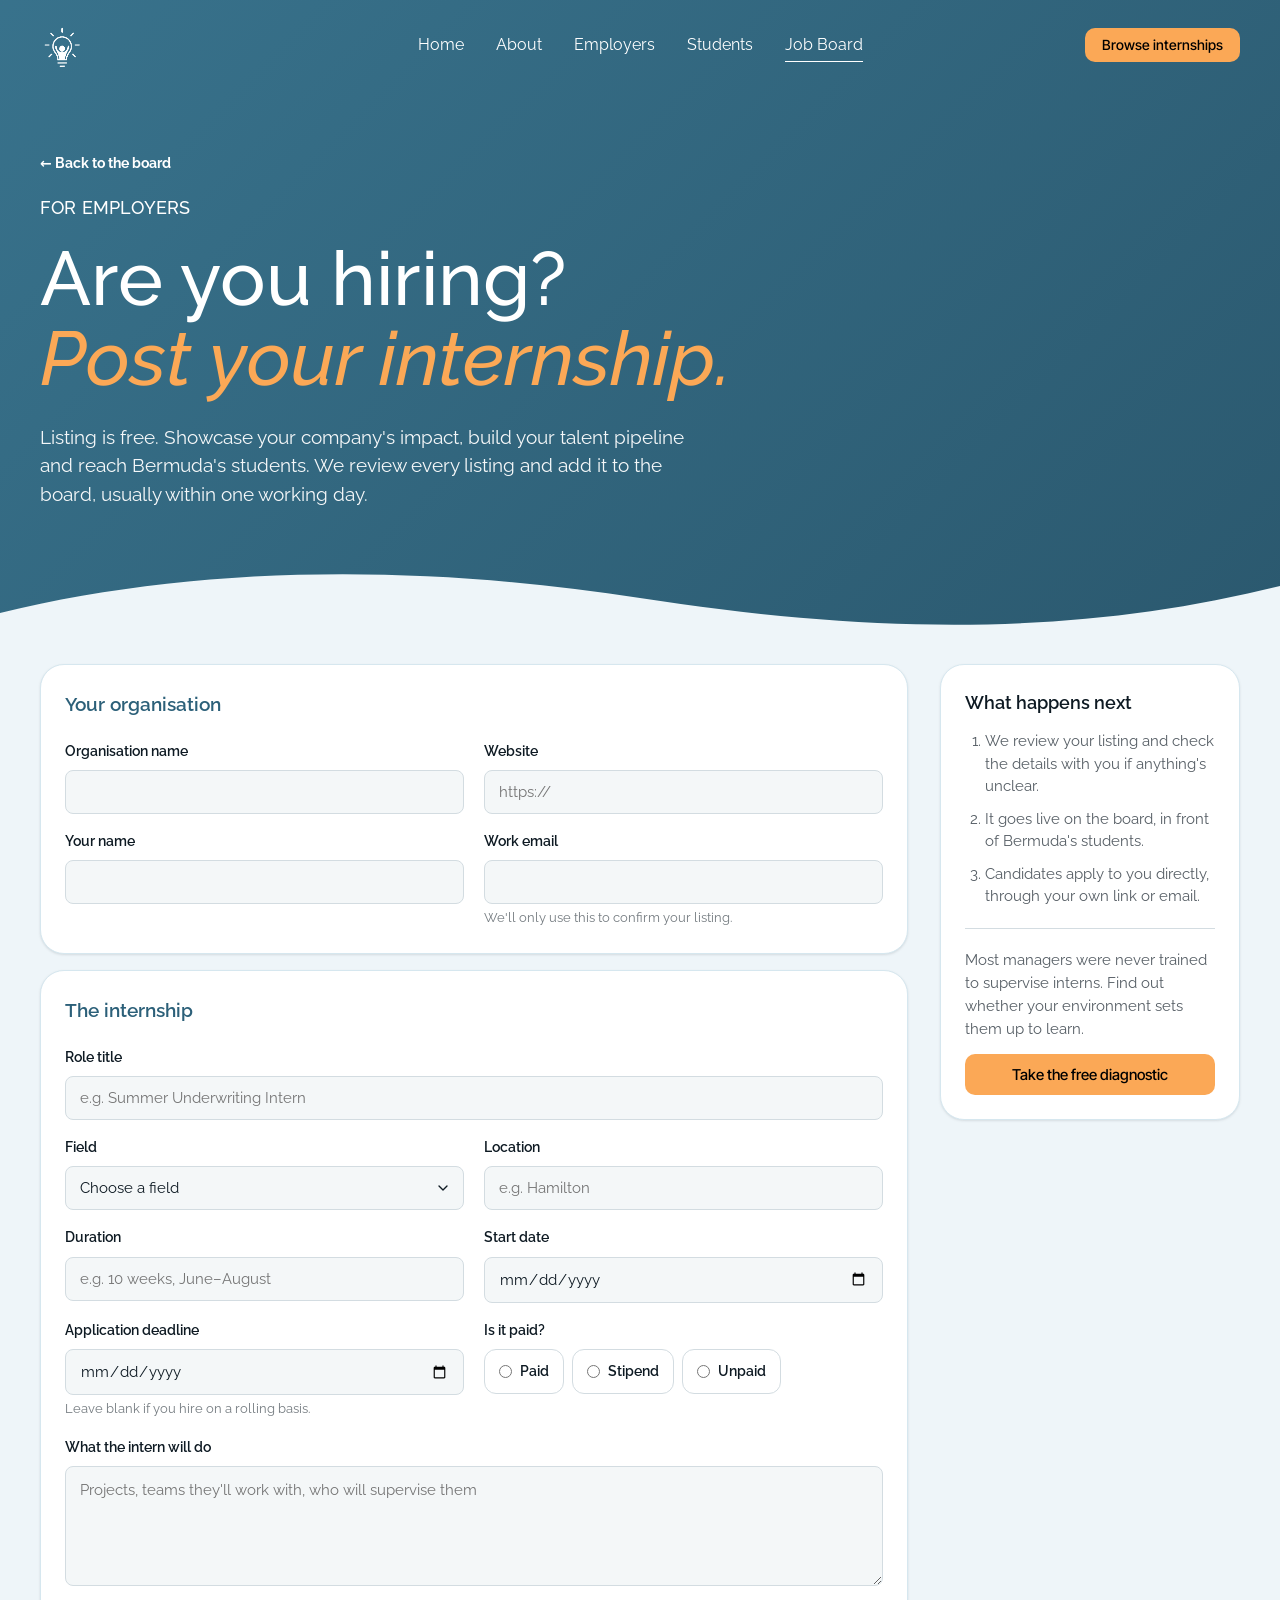
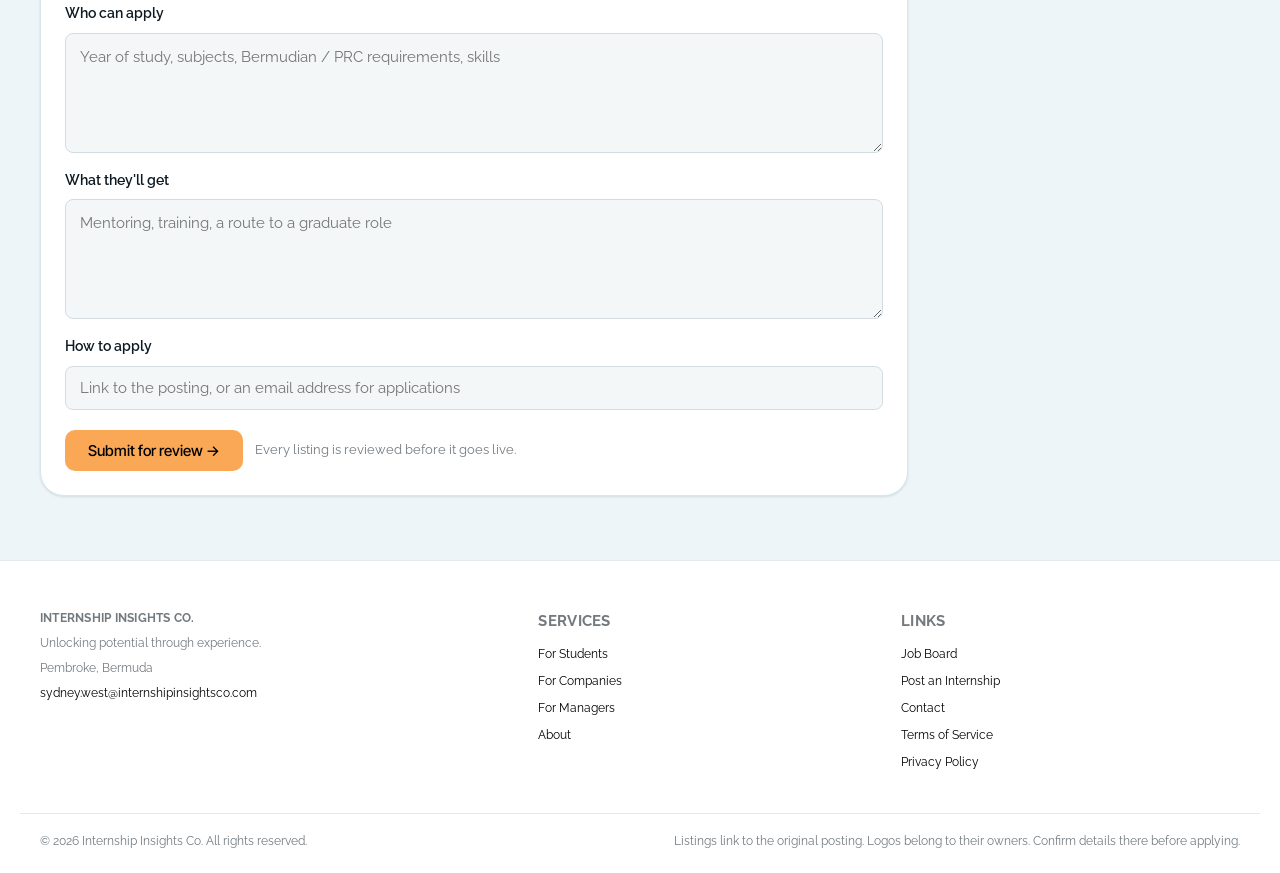
==== commit 78532ef5: "Align the board with the internshipinsightsco.com Squarespace site Raleway headings at medium weight" ====
--- a/post.html
+++ b/post.html
@@ -8,28 +8,35 @@
   <link rel="icon" href="assets/favicon.ico">
   <link rel="preconnect" href="https://fonts.googleapis.com">
   <link rel="preconnect" href="https://fonts.gstatic.com" crossorigin>
-  <link rel="stylesheet" href="https://fonts.googleapis.com/css2?family=Montserrat:wght@500;600;700;900&family=Raleway:wght@400;500;600;700&display=swap">
+  <link rel="stylesheet" href="https://fonts.googleapis.com/css2?family=Inter+Tight:wght@500;600&family=Raleway:ital,wght@0,400;0,500;0,600;0,700;1,500&display=swap">
   <link rel="stylesheet" href="styles.css">
 </head>
 <body class="employer">
   <header class="site-header">
     <div class="wrap">
-      <a class="brand" href="index.html">
-        <img src="assets/logo-mark.png" alt="" width="38" height="38">
-        <span>Internship Insights Co.</span>
+      <a class="brand" href="https://www.internshipinsightsco.com/">
+        <img src="assets/logo-mark-white.png" alt="Internship Insights Co." width="46" height="46">
       </a>
-      <a class="header-link" href="index.html">Browse internships</a>
+      <nav class="site-nav" aria-label="Main">
+        <a href="https://www.internshipinsightsco.com/">Home</a>
+        <a href="https://www.internshipinsightsco.com/about-us">About</a>
+        <a href="https://www.internshipinsightsco.com/employers">Employers</a>
+        <a href="https://www.internshipinsightsco.com/students">Students</a>
+        <a href="index.html" aria-current="page">Job Board</a>
+      </nav>
+      <a class="btn btn-primary btn-sm nav-cta" href="index.html">Browse internships</a>
     </div>
   </header>
 
   <main>
-    <section class="page-head hire-head">
+    <section class="page-head hire-head photo-hero">
       <div class="wrap">
         <a class="back" href="index.html">← Back to the board</a>
-        <p class="eyebrow">For employers</p>
-        <h1>Are you hiring? Post your internship.</h1>
+        <p class="kicker">For employers</p>
+        <h1>Are you hiring? <em>Post your internship.</em></h1>
         <p class="lede">Listing is free. Showcase your company's impact, build your talent pipeline and reach Bermuda's students. We review every listing and add it to the board, usually within one working day.</p>
       </div>
+      <svg class="wave" viewBox="0 0 1440 120" preserveAspectRatio="none" aria-hidden="true"><path d="M0,72 C220,8 470,6 720,52 C980,100 1210,104 1440,36 L1440,120 L0,120 Z"/></svg>
     </section>
 
     <div class="wrap form-layout">
@@ -107,9 +114,32 @@
   </main>
 
   <footer class="site-footer">
-    <div class="wrap">
-      <p>© 2026 Internship Insights Co. — Unlocking potential through experience.</p>
-      <p>Bermuda's only internship transformation firm.</p>
+    <div class="wrap footer-grid">
+      <div>
+        <p class="f-title">Internship Insights Co.</p>
+        <p>Unlocking potential through experience.</p>
+        <p>Pembroke, Bermuda</p>
+        <p><a href="mailto:sydney.west@internshipinsightsco.com">sydney.west@internshipinsightsco.com</a></p>
+      </div>
+      <div>
+        <p class="f-head">Services</p>
+        <a href="https://www.internshipinsightsco.com/students">For Students</a>
+        <a href="https://www.internshipinsightsco.com/employers">For Companies</a>
+        <a href="https://www.internshipinsightsco.com/managers">For Managers</a>
+        <a href="https://www.internshipinsightsco.com/about-us">About</a>
+      </div>
+      <div>
+        <p class="f-head">Links</p>
+        <a href="index.html">Job Board</a>
+        <a href="post.html">Post an Internship</a>
+        <a href="https://www.internshipinsightsco.com/contact">Contact</a>
+        <a href="https://www.internshipinsightsco.com/terms-of-service">Terms of Service</a>
+        <a href="https://www.internshipinsightsco.com/privacy-policy">Privacy Policy</a>
+      </div>
+    </div>
+    <div class="wrap footer-base">
+      <p>© <span class="yr">2026</span> Internship Insights Co. All rights reserved.</p>
+      <p>Listings link to the original posting. Logos belong to their owners. Confirm details there before applying.</p>
     </div>
   </footer>
 </body>
--- a/styles.css
+++ b/styles.css
@@ -330,19 +330,130 @@
 .detail-head .avatar img { width: 32px; height: 32px; }
 .detail-head .avatar.has-logo { background: var(--white); border-color: transparent; }
 
-/* ---------- Employer side: same design, blue base ---------- */
+/* =========================================================
+   Aligned with internshipinsightsco.com (Squarespace):
+   Raleway headings at medium weight, Inter Tight buttons,
+   photo hero with dark overlay, glass cards, wave dividers.
+   ========================================================= */
+:root {
+  --font-display: "Raleway", ui-sans-serif, system-ui, -apple-system, sans-serif;
+  --font-button: "Inter Tight", "Raleway", ui-sans-serif, system-ui, sans-serif;
+  --hero-photo: url("https://images.squarespace-cdn.com/content/v1/67341669c76f8a207c0482bd/1780194575540-ZE73GSJOF7RLA4X6XXR3/unsplash-image-n95VMLxqM2I.jpg?format=2500w");
+  --radius-card: 24px;
+  --radius-glass: 28px;
+}
+body { background: var(--white); }
+
+/* Headings: Raleway 500/600, natural tracking */
+h1, h2, h3, .job h3, .results-head h2, .band .wrap > h2, .band-card h3, .closing-panel h2,
+.detail-head h2, .form-card h2, .page-head h1, .empty h3, .aside-card h2, .detail-section h3 {
+  font-family: var(--font-display); letter-spacing: normal;
+}
+.job h3, .results-head h2, .band-card h3, .closing-panel h2, .form-card h2, .empty h3, .aside-card h2 { font-weight: 600; }
+.band .wrap > h2, .page-head h1, .detail-head h2 { font-weight: 500; }
+.job h3 { font-size: 20px; }
+.results-head h2 { font-size: 26px; }
+.band .wrap > h2 { font-size: clamp(30px, 3.8vw, 44px); line-height: 1.1; max-width: 20ch; }
+
+/* Buttons like the main site: Inter Tight, orange, black text, 10px radius */
+.btn { font-family: var(--font-button); font-weight: 500; letter-spacing: normal; border-radius: 10px; box-shadow: none; }
+.btn-primary { color: #000; }
+.btn-sm { border-radius: 10px; }
+.btn-glass { background: rgba(255,255,255,.14); color: var(--white); border: 1px solid rgba(255,255,255,.55); }
+.btn-glass:hover { background: rgba(255,255,255,.24); }
+.link-btn, .header-link { font-family: var(--font-button); font-weight: 500; }
+
+/* Header: transparent over the photo, centred nav */
+.site-header { position: absolute; top: 0; left: 0; right: 0; z-index: 10; background: transparent; border: 0; }
+.site-header .wrap { max-width: 1240px; display: grid; grid-template-columns: 1fr auto 1fr; align-items: center; padding-top: 22px; padding-bottom: 22px; }
+.brand img { width: 46px; height: 46px; }
+.site-nav { display: flex; gap: 32px; justify-content: center; }
+.site-nav a { font-family: var(--font-display); font-size: 16px; color: var(--white); text-decoration: none; padding: 4px 0; border-bottom: 1.5px solid transparent; }
+.site-nav a:hover, .site-nav a[aria-current="page"] { border-bottom-color: var(--white); }
+.nav-cta { justify-self: end; }
+
+/* Photo hero */
+.photo-hero { position: relative; color: var(--white); background: #222 var(--hero-photo) center / cover no-repeat; padding: 150px 0 130px; overflow: hidden; }
+.photo-hero::before { content: ""; position: absolute; inset: 0; background: rgba(0,0,0,.63); }
+.photo-hero > .wrap { position: relative; z-index: 1; }
+.hero.photo-hero .wrap { max-width: 1240px; align-items: center; }
+.kicker { margin: 0 0 var(--space-4); font-family: var(--font-display); font-size: 18px; font-weight: 500; text-transform: uppercase; letter-spacing: .01em; color: var(--white); }
+.photo-hero h1 { margin: 0; font-family: var(--font-display); font-weight: 500; font-size: clamp(44px, 6.2vw, 76px); line-height: 1.05; letter-spacing: normal; color: var(--white); max-width: 14ch; }
+.photo-hero h1 em { display: block; font-style: italic; color: var(--orange); }
+.photo-hero .lede { color: var(--white); font-size: 19px; line-height: 1.5; max-width: 34em; margin-top: var(--space-6); }
+.photo-hero .hero-actions { margin-top: var(--space-8); }
+.wave { position: absolute; left: 0; right: 0; bottom: -1px; width: 100%; height: 90px; z-index: 1; display: block; }
+.wave path { fill: var(--white); }
+
+/* Coming-up panel as a glass card */
+.closing-panel { background: rgba(255,255,255,.12); -webkit-backdrop-filter: blur(14px); backdrop-filter: blur(14px); border: 1px solid rgba(255,255,255,.25); border-radius: var(--radius-glass); box-shadow: none; padding: var(--space-8) var(--space-6); }
+.closing-list { background: rgba(0,0,0,.18); border-radius: 18px; }
+
+/* Filters + cards */
+.filters { background: rgba(255,255,255,.96); }
+.job { border-radius: var(--radius-card); border-color: #E3E9EC; box-shadow: 0 2px 10px rgba(14,26,35,.05); padding: var(--space-6) var(--space-6) var(--space-5); }
+.job:hover { box-shadow: 0 10px 28px rgba(14,26,35,.10); }
+.job h3 a::after { border-radius: var(--radius-card); }
+.badge { font-family: var(--font-display); }
+.avatar { border-radius: 12px; }
+.band { background: #D1DBE0; border-top: 0; }
+.band-card { border-radius: var(--radius-glass); border: 0; background: rgba(255,255,255,.75); padding: var(--space-8); }
+.band-card h3 { font-size: 30px; font-weight: 500; }
+dialog.detail { border-radius: var(--radius-glass); }
+.detail-head { background: #222 var(--hero-photo) center / cover; }
+.detail-head::before { content: ""; position: absolute; inset: 0; background: rgba(0,0,0,.6); }
+.detail-head > * { position: relative; }
+.detail-head .close { position: absolute; }
+
+/* Employer pages: same design, blue base */
 body.employer { background: var(--blue-50); }
-.hire-head { background: linear-gradient(135deg, var(--blue-700) 0%, var(--blue-800) 100%); color: var(--white); padding-bottom: var(--space-16); margin-bottom: calc(-1 * var(--space-10)); }
+body.employer .wave path { fill: var(--blue-50); }
+.hire-head.photo-hero { padding-bottom: 140px; margin-bottom: 0; }
+.hire-head.photo-hero::before { background: linear-gradient(135deg, rgba(58,121,149,.92), rgba(44,96,121,.88)); }
 .hire-head .back { color: var(--white); }
-.hire-head .eyebrow { color: var(--blue-100); }
-.hire-head .lede { color: rgba(255,255,255,.9); }
-body.employer .form-layout { position: relative; }
-body.employer .form-card { border-color: var(--blue-100); }
+.hire-head .lede { color: rgba(255,255,255,.95); }
+.hire-head h1 { max-width: 16ch; }
+body.employer .form-layout { padding-top: var(--space-4); position: relative; }
+body.employer .form-card { border-radius: var(--radius-card); border-color: var(--blue-100); }
 body.employer .form-card h2 { color: var(--blue-800); }
-body.employer .aside-card { background: var(--white); color: var(--ink); border: 1px solid var(--blue-100); box-shadow: var(--shadow-sm); }
+body.employer .aside-card { background: var(--white); color: var(--ink); border: 1px solid var(--blue-100); border-radius: var(--radius-card); box-shadow: var(--shadow-sm); }
 body.employer .aside-card hr { border-top-color: var(--border); }
 body.employer .aside-card p, body.employer .aside-card ol { color: var(--text-secondary); }
+.thanks-hero { min-height: 70vh; display: flex; align-items: center; }
+.thanks-hero .wrap { width: 100%; }
 
 /* "Are you hiring?" card on the board */
-.band-card.band-hire { background: linear-gradient(135deg, var(--blue-700) 0%, var(--blue-800) 100%); border-color: var(--blue-700); color: var(--white); }
-.band-card.band-hire p { color: rgba(255,255,255,.9); }
+.band-card.band-hire { background: linear-gradient(135deg, rgba(58,121,149,.96), rgba(44,96,121,.96)); color: var(--white); }
+.band-card.band-hire p { color: rgba(255,255,255,.92); }
+
+/* Footer like the main site */
+.site-footer { background: var(--white); border-top: 1px solid #E3E9EC; }
+.site-footer .wrap { display: grid; }
+.footer-grid { grid-template-columns: 1.4fr 1fr 1fr; gap: var(--space-8); padding-top: var(--space-12) !important; padding-bottom: var(--space-8) !important; font-size: 17px; color: #000; }
+.footer-grid p { margin: 0 0 6px; }
+.footer-grid a { display: block; color: #000; text-decoration: none; margin-bottom: 8px; }
+.footer-grid a:hover { text-decoration: underline; }
+.footer-grid p a { display: inline; }
+.f-title { font-weight: 700; text-transform: uppercase; letter-spacing: .02em; }
+.f-head { font-weight: 700; text-transform: uppercase; letter-spacing: .02em; font-size: 15px; margin-bottom: 12px !important; }
+.footer-base { display: flex !important; flex-wrap: wrap; justify-content: space-between; gap: 8px var(--space-6); border-top: 1px solid #E3E9EC; padding-top: 18px !important; padding-bottom: 22px !important; font-size: 13px; color: var(--text-muted); }
+.footer-base p { margin: 0; }
+
+@media (max-width: 960px) {
+  .site-nav { display: none; }
+  .site-header .wrap { grid-template-columns: 1fr auto; }
+}
+@media (max-width: 860px) {
+  .photo-hero { padding: 120px 0 110px; }
+  .footer-grid { grid-template-columns: 1fr 1fr; }
+  .footer-grid > div:first-child { grid-column: 1 / -1; }
+}
+@media (max-width: 560px) {
+  .photo-hero h1 { font-size: 42px; }
+  .photo-hero .lede { font-size: 17px; }
+  .wave { height: 48px; }
+  .band-card { padding: var(--space-6); }
+  .band-card h3 { font-size: 26px; }
+}
+.wrap { max-width: 1240px; }
+.photo-hero h1 { max-width: 18ch; }
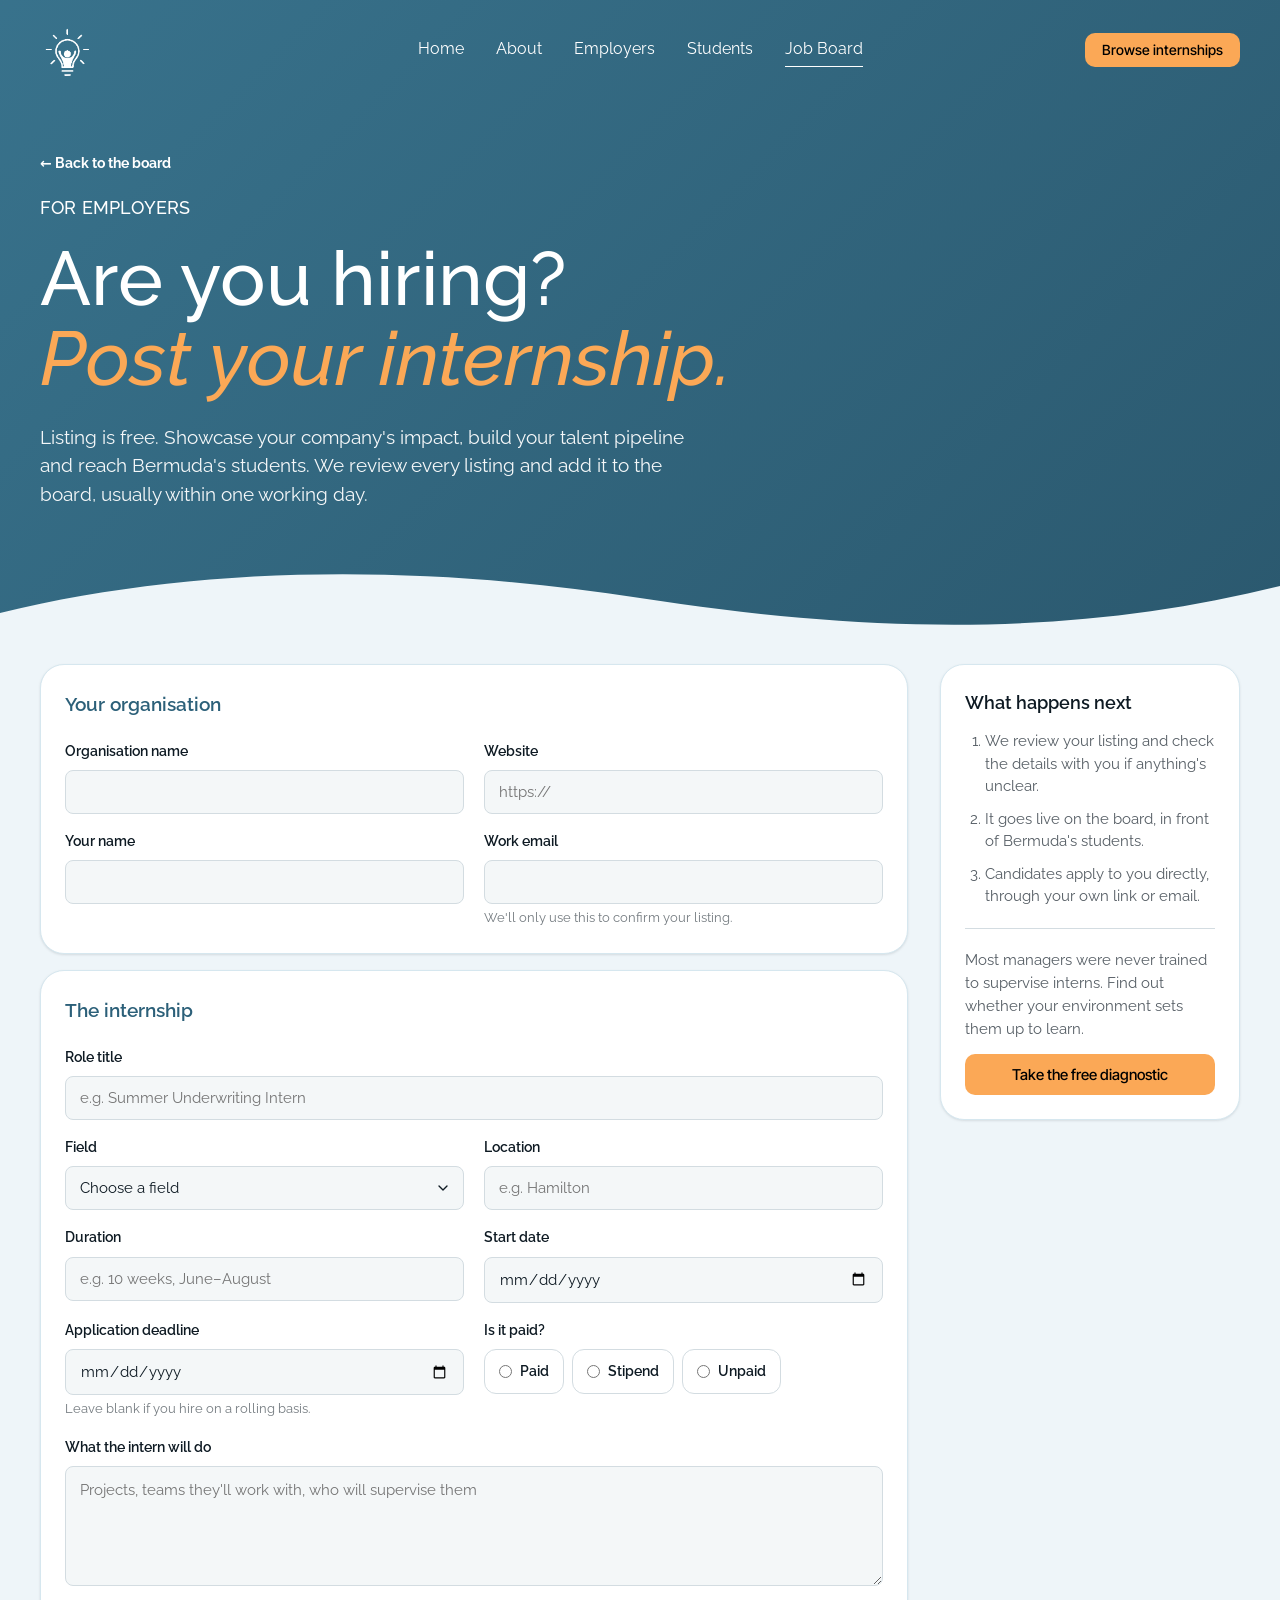
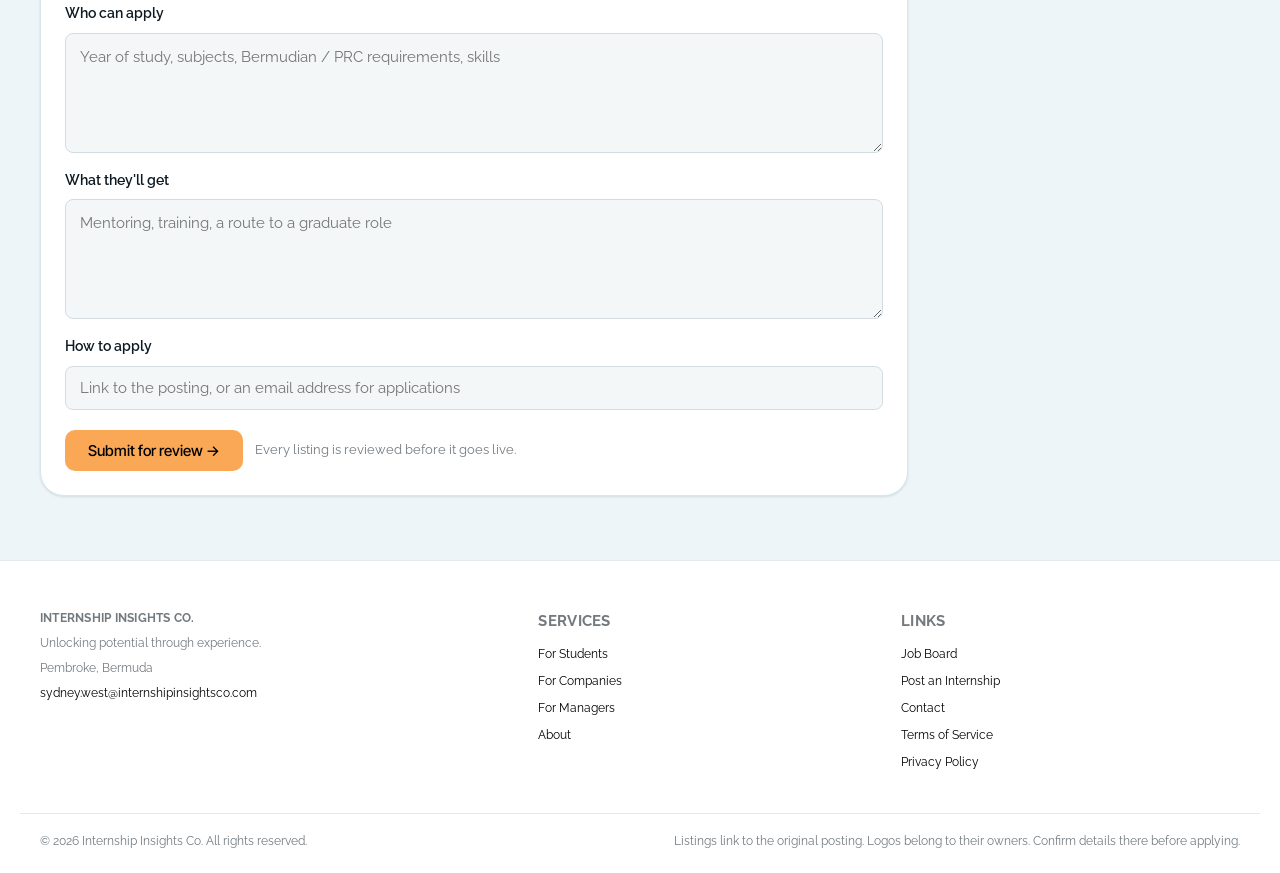
==== commit e6557e0a: "Match header logo size to the Squarespace site (57x55) Co-Authored-By: Claude Opus 5.5 <noreply@anth" ====
--- a/post.html
+++ b/post.html
@@ -15,7 +15,7 @@
   <header class="site-header">
     <div class="wrap">
       <a class="brand" href="https://www.internshipinsightsco.com/">
-        <img src="assets/logo-mark-white.png" alt="Internship Insights Co." width="46" height="46">
+        <img src="assets/logo-mark-white.png" alt="Internship Insights Co." width="57" height="55">
       </a>
       <nav class="site-nav" aria-label="Main">
         <a href="https://www.internshipinsightsco.com/">Home</a>
--- a/styles.css
+++ b/styles.css
@@ -366,7 +366,7 @@
 /* Header: transparent over the photo, centred nav */
 .site-header { position: absolute; top: 0; left: 0; right: 0; z-index: 10; background: transparent; border: 0; }
 .site-header .wrap { max-width: 1240px; display: grid; grid-template-columns: 1fr auto 1fr; align-items: center; padding-top: 22px; padding-bottom: 22px; }
-.brand img { width: 46px; height: 46px; }
+.brand img { width: auto; height: 55px; }
 .site-nav { display: flex; gap: 32px; justify-content: center; }
 .site-nav a { font-family: var(--font-display); font-size: 16px; color: var(--white); text-decoration: none; padding: 4px 0; border-bottom: 1.5px solid transparent; }
 .site-nav a:hover, .site-nav a[aria-current="page"] { border-bottom-color: var(--white); }
